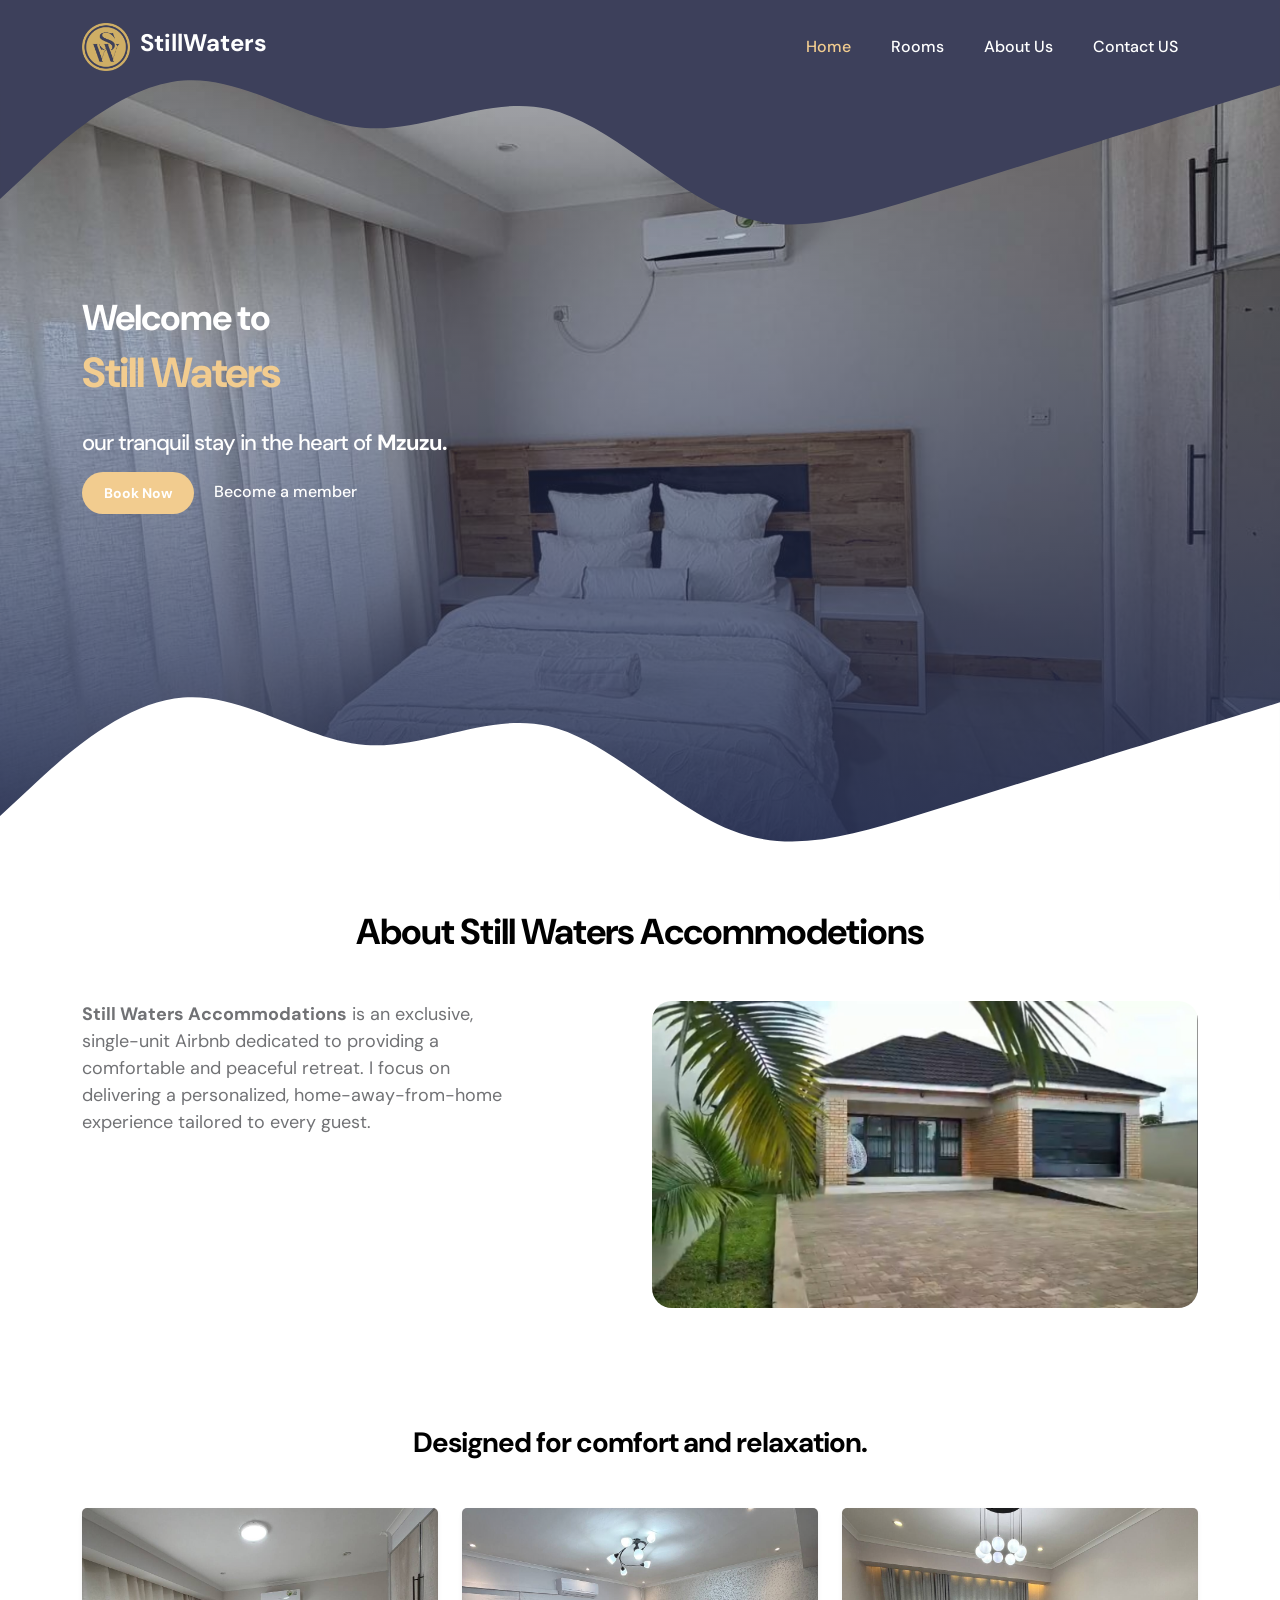
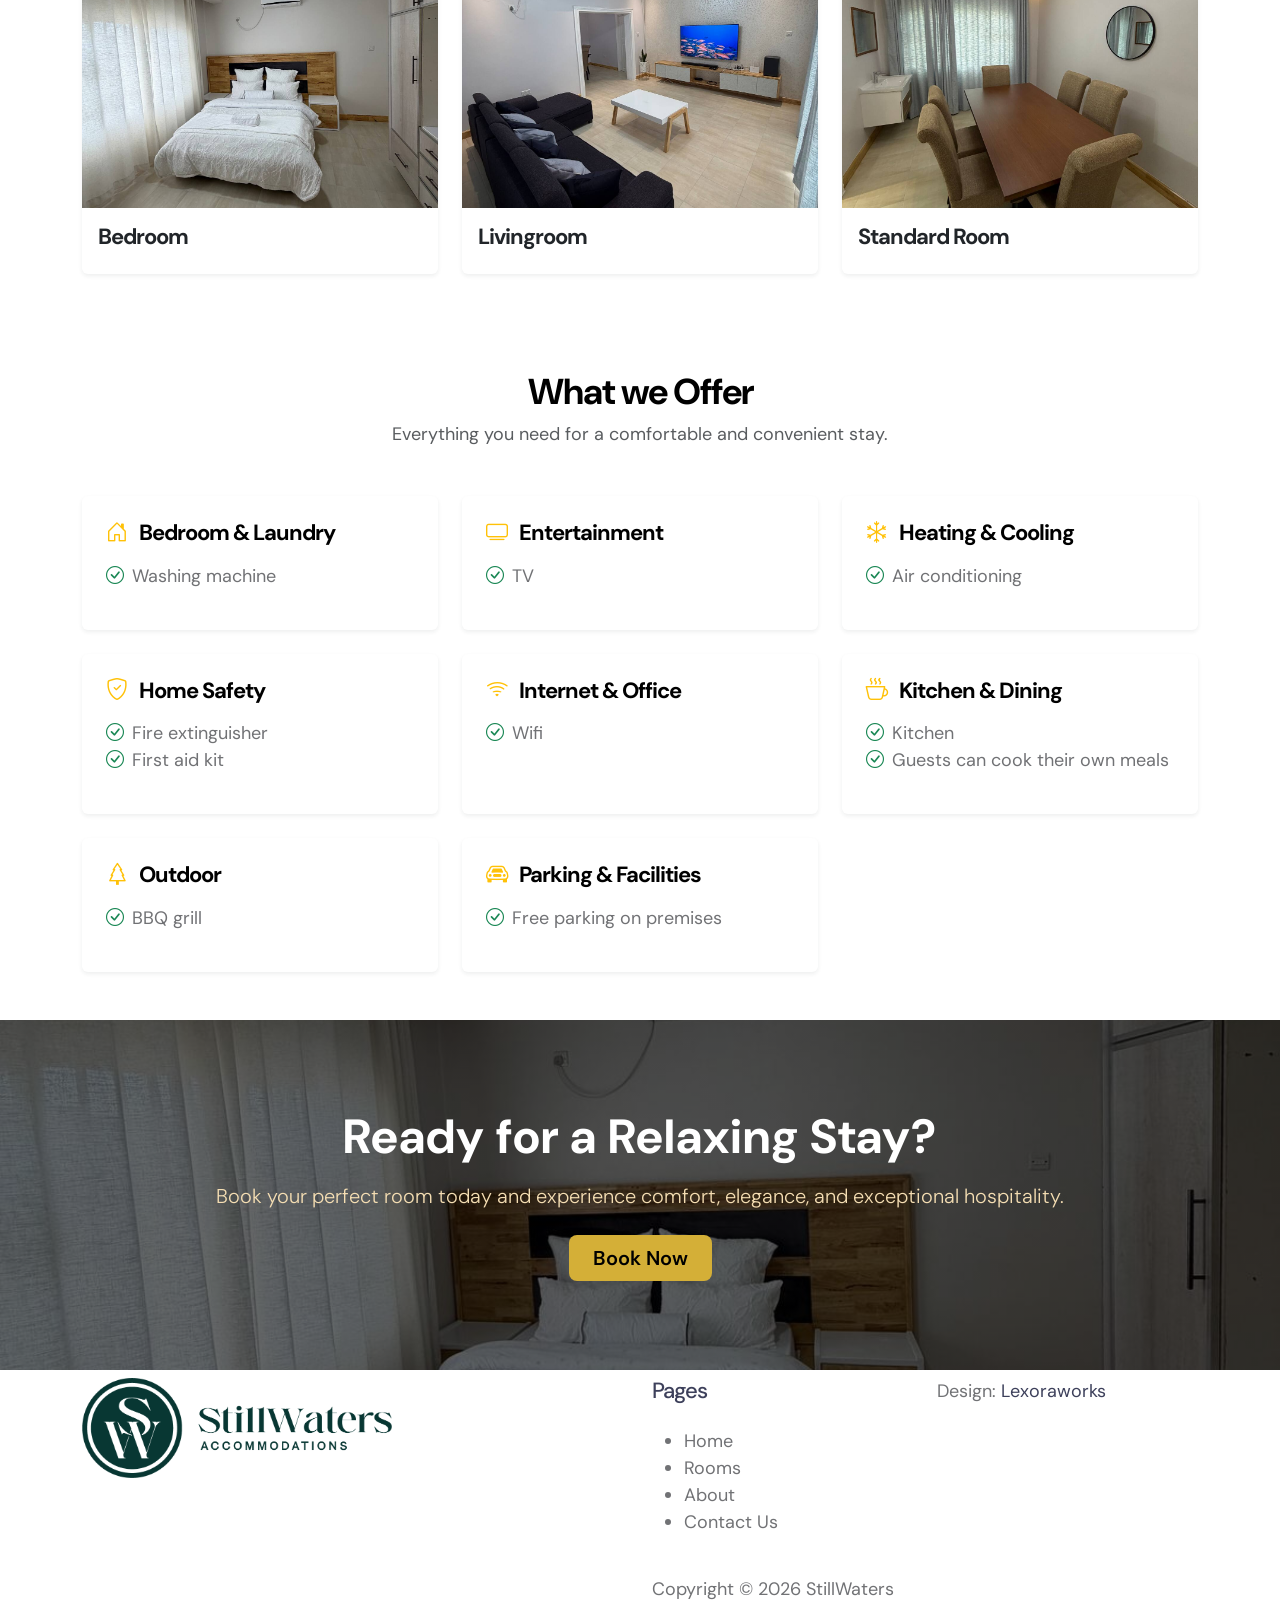
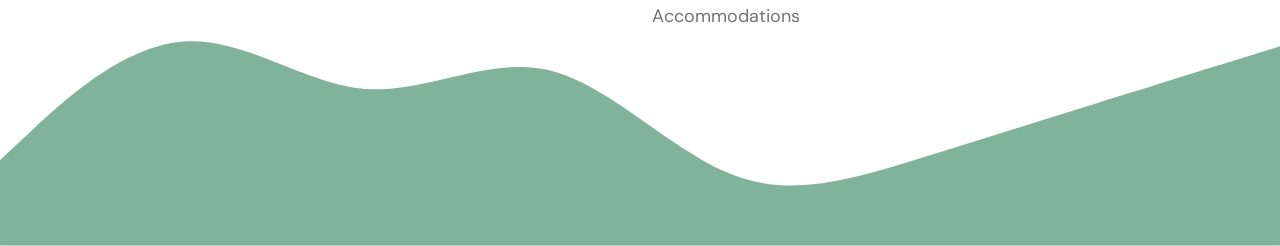
==== index.html @ 7db66207 "initial stillwaters" ====
<!doctype html>
<html lang="en">
    <head>
        <meta charset="utf-8">
        <meta name="viewport" content="width=device-width, initial-scale=1">

        <meta name="description" content="">
        <meta name="author" content="">

        <title>StillWaters</title>

        <!-- CSS FILES -->                
        <link rel="preconnect" href="https://fonts.googleapis.com">

        <link rel="preconnect" href="https://fonts.gstatic.com" crossorigin>

        <link href="https://fonts.googleapis.com/css2?family=DM+Sans:ital,wght@0,400;0,500;0,700;1,400&display=swap" rel="stylesheet">

        <link href="css/bootstrap.min.css" rel="stylesheet">

        <link href="css/bootstrap-icons.css" rel="stylesheet">

        <link href="css/templatemo-tiya-golf-club.css" rel="stylesheet">
        

    </head>

    <body>

        <main>

            <nav class="navbar navbar-expand-lg">                
                <div class="container">
                    <a class="navbar-brand d-flex align-items-center" href="index.html">
                        <img src="/images/logo/Logo Icon copy.png" class="navbar-brand-image img-fluid" alt="Still Water">
                        <span class="navbar-brand-text">
                            StillWaters
                        </span>
                    </a>

                    <div class="d-lg-none ms-auto me-3">
                        <a class="btn custom-btn custom-border-btn" data-bs-toggle="offcanvas" href="#offcanvasExample" role="button" aria-controls="offcanvasExample">Member Login</a>
                    </div>
    
                    <button class="navbar-toggler" type="button" data-bs-toggle="collapse" data-bs-target="#navbarNav" aria-controls="navbarNav" aria-expanded="false" aria-label="Toggle navigation">
                        <span class="navbar-toggler-icon"></span>
                    </button>
    
                    <div class="collapse navbar-collapse" id="navbarNav">
                        <ul class="navbar-nav ms-lg-auto">
                            <li class="nav-item">
                                <a class="nav-link click-scroll" href="#section_1">Home</a>
                            </li>
                              <li>
                <a href="/rooms.html" class="nav-link click-scroll">Rooms</a>
              </li>
    
                            <li class="nav-item">
                                <a class="nav-link" href="/aboutUs.html">About Us</a>
                            </li>

                            <li class="nav-item">
                                <a class="nav-link " href="/contact.html">Contact US</a>
                            </li>

                           

                            
                        </ul>

                        <!-- <div class="d-none d-lg-block ms-lg-3">
                            <a class="btn custom-btn custom-border-btn" data-bs-toggle="offcanvas" href="#offcanvasExample" role="button" aria-controls="offcanvasExample">Member Login</a>
                        </div> -->
                    </div>
                </div>
            </nav>

            <div class="offcanvas offcanvas-end" data-bs-scroll="true" tabindex="-1" id="offcanvasExample" aria-labelledby="offcanvasExampleLabel">                
                <div class="offcanvas-header">
                    <h5 class="offcanvas-title" id="offcanvasExampleLabel">Member Login</h5>
                    
                    <button type="button" class="btn-close" data-bs-dismiss="offcanvas" aria-label="Close"></button>
                </div>
                
                <div class="offcanvas-body d-flex flex-column">
                    <form class="custom-form member-login-form" action="#" method="post" role="form">

                        <div class="member-login-form-body">
                            <div class="mb-4">
                                <label class="form-label mb-2" for="member-login-number">Membership No.</label>

                                <input type="text" name="member-login-number" id="member-login-number" class="form-control" placeholder="11002560" required>
                            </div>

                            <div class="mb-4">
                                <label class="form-label mb-2" for="member-login-password">Password</label>

                                <input type="password" name="member-login-password" id="member-login-password" pattern="[0-9a-zA-Z]{4,10}" class="form-control" placeholder="Password" required="">
                            </div>

                            <div class="form-check mb-4">
                                <input class="form-check-input" type="checkbox" value="" id="flexCheckDefault">
                              
                                <label class="form-check-label" for="flexCheckDefault">
                                    Remember me
                                </label>
                            </div>

                            <div class="col-lg-5 col-md-7 col-8 mx-auto">
                                <button type="submit" class="form-control">Login</button>
                            </div>

                            <div class="text-center my-4">
                                <a href="#">Forgotten password?</a>
                            </div>
                        </div>
                    </form>

                    <div class="mt-auto mb-5">
                        <p>
                            <strong class="text-white me-3">Any Questions?</strong>

                            <a href="tel: 010-020-0340" class="contact-link">
                            	010-020-0340
                            </a>
                        </p>
                    </div>
                </div>

                <svg xmlns="http://www.w3.org/2000/svg" viewBox="0 0 1440 320"><path fill="#3D405B" fill-opacity="1" d="M0,224L34.3,192C68.6,160,137,96,206,90.7C274.3,85,343,139,411,144C480,149,549,107,617,122.7C685.7,139,754,213,823,240C891.4,267,960,245,1029,224C1097.1,203,1166,181,1234,160C1302.9,139,1371,117,1406,106.7L1440,96L1440,320L1405.7,320C1371.4,320,1303,320,1234,320C1165.7,320,1097,320,1029,320C960,320,891,320,823,320C754.3,320,686,320,617,320C548.6,320,480,320,411,320C342.9,320,274,320,206,320C137.1,320,69,320,34,320L0,320Z"></path></svg>
            </div>
            

            <section class="hero-section d-flex justify-content-center align-items-center" id="section_1">

                <div class="section-overlay"></div>

                <svg xmlns="http://www.w3.org/2000/svg" viewBox="0 0 1440 320"><path fill="#3D405B" fill-opacity="1" d="M0,224L34.3,192C68.6,160,137,96,206,90.7C274.3,85,343,139,411,144C480,149,549,107,617,122.7C685.7,139,754,213,823,240C891.4,267,960,245,1029,224C1097.1,203,1166,181,1234,160C1302.9,139,1371,117,1406,106.7L1440,96L1440,0L1405.7,0C1371.4,0,1303,0,1234,0C1165.7,0,1097,0,1029,0C960,0,891,0,823,0C754.3,0,686,0,617,0C548.6,0,480,0,411,0C342.9,0,274,0,206,0C137.1,0,69,0,34,0L0,0Z"></path></svg>

                <div class="container">
                    <div class="row">

                        <div class="col-lg-6 col-12 mb-5 mb-lg-0">
                            <h2 class="text-white">Welcome to  </h2>

                            <h1 class="cd-headline rotate-1 text-white mb-4 pb-2">
                                <span class="cd-words-wrapper">
                                    <b class="is-visible">Still Waters</b>
                                   
                                </span>
                                 <h5 class="text-white">our tranquil stay in the heart of <strong> Mzuzu.</strong>
                                    </p>
                            </h1>
                            
                            <div class="custom-btn-group">
                                <a href="#section_2" class="btn custom-btn smoothscroll me-3">Book Now</a>

                                <a href="#section_3" class="link smoothscroll">Become a member</a>
                            </div>
                        </div>

                        <div class="col-lg-6 col-12">
                            <div class="ratio ratio-16x9">
                                <video autoplay muted loop>
                                    <source src="images/video/WhatsApp Video 2026-02-24 at 8.11.41 AM.mp4" type="video/mp4">
                                
                            </div>
                        </div>

                    </div>
                </div>

                <svg xmlns="http://www.w3.org/2000/svg" viewBox="0 0 1440 320"><path fill="#ffffff" fill-opacity="1" d="M0,224L34.3,192C68.6,160,137,96,206,90.7C274.3,85,343,139,411,144C480,149,549,107,617,122.7C685.7,139,754,213,823,240C891.4,267,960,245,1029,224C1097.1,203,1166,181,1234,160C1302.9,139,1371,117,1406,106.7L1440,96L1440,320L1405.7,320C1371.4,320,1303,320,1234,320C1165.7,320,1097,320,1029,320C960,320,891,320,823,320C754.3,320,686,320,617,320C548.6,320,480,320,411,320C342.9,320,274,320,206,320C137.1,320,69,320,34,320L0,320Z"></path></svg>
            </section>


            <section class="about-section section-padding">
                <div class="container"> 
                    <div class="row">

                        <div class="col-lg-12 col-12 text-center">
                            <h2 class="mb-lg-5 mb-4">About Still Waters Accommodetions</h2>
                        </div>

                        <div class="col-lg-5 col-12 me-auto mb-4 mb-lg-0">

                            <p><strong>Still Waters Accommodations</strong>  is an exclusive, single-unit Airbnb dedicated to providing a comfortable and peaceful retreat. I focus on delivering a personalized, home-away-from-home experience tailored to every guest.
</p>
                        </div>

                        <div class="col-lg-6 col-md-6 col-12 mb-4 mb-lg-0 mb-md-0">
                            <div class="member-block">
                                <div class="member-block-image-wrap">
                                    <img src="/images/outside2.jpg" class="member-block-image img-fluid" alt="">

                                    
                                </div>

                               
                            </div>
                        </div>

                       

                    </div>
                </div>
            </section>

<!-- Featured Properties Section -->
<section class="container py-5">
    <div class="text-center mb-5">
        <h3 class="fw-bold">Designed for comfort and relaxation.</h3>
    </div>

    <div class="row g-4">

        <!-- Property 1 -->
        <div class="col-md-6 col-lg-4">
            <div class="card border-0 shadow-sm h-100 property-card">
                <img src="/images/bedroom2.jpeg" 
                     class="card-img-top" alt="Luxury Room">
                <div class="card-body">
                    <h5 class="card-title fw-bold">Bedroom</h5>
                    

                    <!-- Amenities -->
                    <!-- <div class="mb-3 text-muted small">
                        <i class="bi bi-wifi me-2"></i>
                        <i class="bi bi-tv me-2"></i>
                        <i class="bi bi-snow"></i>
                    </div> -->

                   
                </div>
            </div>
        </div>

        <!-- Property 2 -->
        <div class="col-md-6 col-lg-4">
            <div class="card border-0 shadow-sm h-100 property-card">
                <img src="/images/livingroom.jpeg" 
                     class="card-img-top" alt="Deluxe Room">
                <div class="card-body">
                    <h5 class="card-title fw-bold">Livingroom</h5>
               
                   

                  

                   
                </div>
            </div>
        </div>

        <!-- Property 3 -->
        <div class="col-md-6 col-lg-4">
            <div class="card border-0 shadow-sm h-100 property-card">
                <img src="/images/dining.jpeg" 
                     class="card-img-top" alt="Standard Room">
                <div class="card-body">
                    <h5 class="card-title fw-bold">Standard Room</h5>
                   

                    

                   
                </div>
            </div>
        </div>

    </div>
</section>
<!-- What This Place Offers Section -->
<section class="container py-5">
    <div class="text-center mb-5">
        <h2 class="fw-bold">What we Offer</h2>
        <p class="text-muted">Everything you need for a comfortable and convenient stay.</p>
    </div>

    <div class="row g-4">

        <!-- Bedroom & Laundry -->
        <div class="col-md-6 col-lg-4">
            <div class="offer-box p-4 h-100 shadow-sm rounded">
                <h5 class="fw-bold mb-3">
                    <i class="bi bi-house-door me-2 text-warning"></i>
                    Bedroom & Laundry
                </h5>
                <ul class="list-unstyled text-muted">
                    <li><i class="bi bi-check-circle me-2 text-success"></i>Washing machine</li>
                </ul>
            </div>
        </div>

        <!-- Entertainment -->
        <div class="col-md-6 col-lg-4">
            <div class="offer-box p-4 h-100 shadow-sm rounded">
                <h5 class="fw-bold mb-3">
                    <i class="bi bi-tv me-2 text-warning"></i>
                    Entertainment
                </h5>
                <ul class="list-unstyled text-muted">
                    <li><i class="bi bi-check-circle me-2 text-success"></i>TV</li>
                </ul>
            </div>
        </div>

        <!-- Heating & Cooling -->
        <div class="col-md-6 col-lg-4">
            <div class="offer-box p-4 h-100 shadow-sm rounded">
                <h5 class="fw-bold mb-3">
                    <i class="bi bi-snow me-2 text-warning"></i>
                    Heating & Cooling
                </h5>
                <ul class="list-unstyled text-muted">
                    <li><i class="bi bi-check-circle me-2 text-success"></i>Air conditioning</li>
                </ul>
            </div>
        </div>

        <!-- Home Safety -->
        <div class="col-md-6 col-lg-4">
            <div class="offer-box p-4 h-100 shadow-sm rounded">
                <h5 class="fw-bold mb-3">
                    <i class="bi bi-shield-check me-2 text-warning"></i>
                    Home Safety
                </h5>
                <ul class="list-unstyled text-muted">
                    <li><i class="bi bi-check-circle me-2 text-success"></i>Fire extinguisher</li>
                    <li><i class="bi bi-check-circle me-2 text-success"></i>First aid kit</li>
                </ul>
            </div>
        </div>

        <!-- Internet & Office -->
        <div class="col-md-6 col-lg-4">
            <div class="offer-box p-4 h-100 shadow-sm rounded">
                <h5 class="fw-bold mb-3">
                    <i class="bi bi-wifi me-2 text-warning"></i>
                    Internet & Office
                </h5>
                <ul class="list-unstyled text-muted">
                    <li><i class="bi bi-check-circle me-2 text-success"></i>Wifi</li>
                </ul>
            </div>
        </div>

        <!-- Kitchen & Dining -->
        <div class="col-md-6 col-lg-4">
            <div class="offer-box p-4 h-100 shadow-sm rounded">
                <h5 class="fw-bold mb-3">
                    <i class="bi bi-cup-hot me-2 text-warning"></i>
                    Kitchen & Dining
                </h5>
                <ul class="list-unstyled text-muted">
                    <li><i class="bi bi-check-circle me-2 text-success"></i>Kitchen</li>
                    <li><i class="bi bi-check-circle me-2 text-success"></i>Guests can cook their own meals</li>
                </ul>
            </div>
        </div>

        <!-- Outdoor -->
        <div class="col-md-6 col-lg-4">
            <div class="offer-box p-4 h-100 shadow-sm rounded">
                <h5 class="fw-bold mb-3">
                    <i class="bi bi-tree me-2 text-warning"></i>
                    Outdoor
                </h5>
                <ul class="list-unstyled text-muted">
                    <li><i class="bi bi-check-circle me-2 text-success"></i>BBQ grill</li>
                </ul>
            </div>
        </div>

        <!-- Parking -->
        <div class="col-md-6 col-lg-4">
            <div class="offer-box p-4 h-100 shadow-sm rounded">
                <h5 class="fw-bold mb-3">
                    <i class="bi bi-car-front me-2 text-warning"></i>
                    Parking & Facilities
                </h5>
                <ul class="list-unstyled text-muted">
                    <li><i class="bi bi-check-circle me-2 text-success"></i>Free parking on premises</li>
                </ul>
            </div>
        </div>

    </div>
</section>




 <!-- Call To Action Section -->
    <section class="cta-section text-white text-center d-flex align-items-center">
    <div class="container">
        <h2 class="fw-bold display-5 mb-3">
            Ready for a Relaxing Stay?
        </h2>
        <p class="lead mb-4">
            Book your perfect room today and experience comfort, elegance, and exceptional hospitality.
        </p>

        <div class="d-flex justify-content-center gap-3 flex-wrap">
            <a href="#" class="btn btn-warning btn-lg px-4 fw-semibold">
                Book Now
            </a>
            
        </div>
    </div>
    </section>



           

          

          
        </main>

        <footer class="site-footer">
            <div class="container mt-2">
                <div class="row">

                    <div class="col-lg-6 col-12 me-auto mb-5 mb-lg-0">
                        <a class="navbar-brand d-flex align-items-center" href="index.html">
                            <img src="/images/logo/Primary Logo.png"  alt="" style="height: 100px;">
                            
                        </a>
                    </div>

                    <div class="col-lg-3 col-12">
                        <h5 class="site-footer-title mb-4">Pages</h5>
<ul>
   <li>
                <a href="index.html" class="nav-link click-scroll">Home</a>
              </li>
              <li>
                <a href="/rooms.html" class="nav-link click-scroll">Rooms</a>
              </li>
              <li>
                <a href="/aboutUs.html" class="nav-link click-scroll">About</a>
              </li>
              <li>
                <a href="contact.html" class="nav-link click-scroll"
                  >Contact Us</a
                >
              </li>
  
</ul>
                        

                       
                        <br>
                        <p class="copyright-text">Copyright © 2026 StillWaters Accommodations</p>
                    </div>

                        <div class="col-lg-3 col-12 ms-auto">
                            <!-- <ul class="social-icon mt-lg-5 mt-3 mb-4">
                                <li class="social-icon-item">
                                    <a href="#" class="social-icon-link bi-instagram"></a>
                                </li>

                                <li class="social-icon-item">
                                    <a href="#" class="social-icon-link bi-twitter"></a>
                                </li>

                                <li class="social-icon-item">
                                    <a href="#" class="social-icon-link bi-whatsapp"></a>
                                </li>
                            </ul> -->
                            <p class="copyright-text">Design: <a href="https://lexoraworks.com/" target="_blank">Lexoraworks</a></p>
                            
                        </div>

                </div>
            </div>

            <svg xmlns="http://www.w3.org/2000/svg" viewBox="0 0 1440 320"><path fill="#81B29A" fill-opacity="1" d="M0,224L34.3,192C68.6,160,137,96,206,90.7C274.3,85,343,139,411,144C480,149,549,107,617,122.7C685.7,139,754,213,823,240C891.4,267,960,245,1029,224C1097.1,203,1166,181,1234,160C1302.9,139,1371,117,1406,106.7L1440,96L1440,320L1405.7,320C1371.4,320,1303,320,1234,320C1165.7,320,1097,320,1029,320C960,320,891,320,823,320C754.3,320,686,320,617,320C548.6,320,480,320,411,320C342.9,320,274,320,206,320C137.1,320,69,320,34,320L0,320Z"></path></svg>
        </footer>


        <!-- JAVASCRIPT FILES -->
        <script src="js/jquery.min.js"></script>
        <script src="js/bootstrap.bundle.min.js"></script>
        <script src="js/jquery.sticky.js"></script>
        <script src="js/click-scroll.js"></script>
        <script src="js/animated-headline.js"></script>
        <script src="js/modernizr.js"></script>
        <script src="js/custom.js"></script>

    </body>
</html>
---- css/templatemo-tiya-golf-club.css ----
/*

TemplateMo 587 Tiya Golf Club

https://templatemo.com/tm-587-tiya-golf-club

*/

/*---------------------------------------
  CUSTOM PROPERTIES ( VARIABLES )             
-----------------------------------------*/
:root {
  --white-color: #ffffff;
  --primary-color: #81b29a;
  --secondary-color: #3d405b;
  --section-bg-color: #f4f1de;
  --custom-btn-bg-color: #f2cc8f;
  --custom-btn-bg-hover-color: #e07a5f;
  --dark-color: #000000;
  --p-color: #717275;
  --link-hover-color: #f2cc8f;

  --body-font-family: "DM Sans", sans-serif;

  --h1-font-size: 42px;
  --h2-font-size: 36px;
  --h3-font-size: 28px;
  --h4-font-size: 24px;
  --h5-font-size: 22px;
  --h6-font-size: 20px;
  --p-font-size: 18px;
  --menu-font-size: 16px;
  --btn-font-size: 14px;

  --border-radius-large: 100px;
  --border-radius-medium: 20px;
  --border-radius-small: 10px;

  --font-weight-normal: 400;
  --font-weight-medium: 500;
  --font-weight-bold: 700;
}

body {
  background-color: var(--white-color);
  font-family: var(--body-font-family);
}

/*---------------------------------------
  TYPOGRAPHY               
-----------------------------------------*/

h2,
h3,
h4,
h5,
h6 {
  color: var(--dark-color);
}

h1,
h2,
h3,
h4,
h5,
h6 {
  font-weight: var(--font-weight-medium);
  letter-spacing: -1px;
}

h1 {
  font-size: var(--h1-font-size);
  font-weight: var(--font-weight-bold);
}

h2 {
  font-size: var(--h2-font-size);
  font-weight: var(--font-weight-bold);
}

h3 {
  font-size: var(--h3-font-size);
}

h4 {
  font-size: var(--h4-font-size);
}

h5 {
  font-size: var(--h5-font-size);
}

h6 {
  font-size: var(--h6-font-size);
}

p {
  color: var(--p-color);
  font-size: var(--p-font-size);
  font-weight: var(--font-weight-normal);
}

ul li {
  color: var(--p-color);
  font-size: var(--p-font-size);
  font-weight: var(--font-weight-normal);
}

a,
button {
  touch-action: manipulation;
  transition: all 0.3s;
}

a {
  display: inline-block;
  color: var(--secondary-color);
  text-decoration: none;
}

a:hover {
  color: var(--link-hover-color);
}

b,
strong {
  font-weight: var(--font-weight-bold);
}

/*---------------------------------------
  SECTION               
-----------------------------------------*/
.section-bg {
  background-color: var(--section-bg-color);
}

.section-padding {
  padding-top: 100px;
  padding-bottom: 100px;
}

.section-overlay {
  content: "";
  background: rgba(0, 0, 0, 0)
    linear-gradient(rgba(39, 48, 83, 0.01) 0%, rgb(39, 48, 83) 100%) repeat
    scroll 0% 0%;
  position: absolute;
  top: 0;
  right: 0;
  bottom: 0;
  left: 0;
}

::selection {
  background-color: var(--primary-color);
  color: var(--white-color);
}

/*---------------------------------------
  ANIMATED HEADLINE               
-----------------------------------------*/
.cd-words-wrapper {
  display: inline-block;
  position: relative;
  text-align: left;
}

.cd-words-wrapper b {
  color: var(--link-hover-color);
  display: inline-block;
  position: absolute;
  white-space: nowrap;
  left: 0;
  top: 0;
}

.cd-words-wrapper b.is-visible {
  position: relative;
}

.no-js .cd-words-wrapper b {
  opacity: 0;
}

.no-js .cd-words-wrapper b.is-visible {
  opacity: 1;
}

.cd-headline.rotate-1 .cd-words-wrapper {
  -webkit-perspective: 300px;
  -moz-perspective: 300px;
  perspective: 300px;
}
.cd-headline.rotate-1 b {
  opacity: 0;
  -webkit-transform-origin: 50% 100%;
  -moz-transform-origin: 50% 100%;
  -ms-transform-origin: 50% 100%;
  -o-transform-origin: 50% 100%;
  transform-origin: 50% 100%;
  -webkit-transform: rotateX(180deg);
  -moz-transform: rotateX(180deg);
  -ms-transform: rotateX(180deg);
  -o-transform: rotateX(180deg);
  transform: rotateX(180deg);
}
.cd-headline.rotate-1 b.is-visible {
  opacity: 1;
  -webkit-transform: rotateX(0deg);
  -moz-transform: rotateX(0deg);
  -ms-transform: rotateX(0deg);
  -o-transform: rotateX(0deg);
  transform: rotateX(0deg);
  -webkit-animation: cd-rotate-1-in 1.2s;
  -moz-animation: cd-rotate-1-in 1.2s;
  animation: cd-rotate-1-in 1.2s;
}
.cd-headline.rotate-1 b.is-hidden {
  -webkit-transform: rotateX(180deg);
  -moz-transform: rotateX(180deg);
  -ms-transform: rotateX(180deg);
  -o-transform: rotateX(180deg);
  transform: rotateX(180deg);
  -webkit-animation: cd-rotate-1-out 1.2s;
  -moz-animation: cd-rotate-1-out 1.2s;
  animation: cd-rotate-1-out 1.2s;
}

@-webkit-keyframes cd-rotate-1-in {
  0% {
    -webkit-transform: rotateX(180deg);
    opacity: 0;
  }
  35% {
    -webkit-transform: rotateX(120deg);
    opacity: 0;
  }
  65% {
    opacity: 0;
  }
  100% {
    -webkit-transform: rotateX(360deg);
    opacity: 1;
  }
}
@-moz-keyframes cd-rotate-1-in {
  0% {
    -moz-transform: rotateX(180deg);
    opacity: 0;
  }
  35% {
    -moz-transform: rotateX(120deg);
    opacity: 0;
  }
  65% {
    opacity: 0;
  }
  100% {
    -moz-transform: rotateX(360deg);
    opacity: 1;
  }
}
@keyframes cd-rotate-1-in {
  0% {
    -webkit-transform: rotateX(180deg);
    -moz-transform: rotateX(180deg);
    -ms-transform: rotateX(180deg);
    -o-transform: rotateX(180deg);
    transform: rotateX(180deg);
    opacity: 0;
  }
  35% {
    -webkit-transform: rotateX(120deg);
    -moz-transform: rotateX(120deg);
    -ms-transform: rotateX(120deg);
    -o-transform: rotateX(120deg);
    transform: rotateX(120deg);
    opacity: 0;
  }
  65% {
    opacity: 0;
  }
  100% {
    -webkit-transform: rotateX(360deg);
    -moz-transform: rotateX(360deg);
    -ms-transform: rotateX(360deg);
    -o-transform: rotateX(360deg);
    transform: rotateX(360deg);
    opacity: 1;
  }
}
@-webkit-keyframes cd-rotate-1-out {
  0% {
    -webkit-transform: rotateX(0deg);
    opacity: 1;
  }
  35% {
    -webkit-transform: rotateX(-40deg);
    opacity: 1;
  }
  65% {
    opacity: 0;
  }
  100% {
    -webkit-transform: rotateX(180deg);
    opacity: 0;
  }
}
@-moz-keyframes cd-rotate-1-out {
  0% {
    -moz-transform: rotateX(0deg);
    opacity: 1;
  }
  35% {
    -moz-transform: rotateX(-40deg);
    opacity: 1;
  }
  65% {
    opacity: 0;
  }
  100% {
    -moz-transform: rotateX(180deg);
    opacity: 0;
  }
}
@keyframes cd-rotate-1-out {
  0% {
    -webkit-transform: rotateX(0deg);
    -moz-transform: rotateX(0deg);
    -ms-transform: rotateX(0deg);
    -o-transform: rotateX(0deg);
    transform: rotateX(0deg);
    opacity: 1;
  }
  35% {
    -webkit-transform: rotateX(-40deg);
    -moz-transform: rotateX(-40deg);
    -ms-transform: rotateX(-40deg);
    -o-transform: rotateX(-40deg);
    transform: rotateX(-40deg);
    opacity: 1;
  }
  65% {
    opacity: 0;
  }
  100% {
    -webkit-transform: rotateX(180deg);
    -moz-transform: rotateX(180deg);
    -ms-transform: rotateX(180deg);
    -o-transform: rotateX(180deg);
    transform: rotateX(180deg);
    opacity: 0;
  }
}

/*---------------------------------------
  CUSTOM BUTTON               
-----------------------------------------*/
.custom-btn {
  background: var(--custom-btn-bg-color);
  border: 2px solid transparent;
  border-radius: var(--border-radius-large);
  color: var(--white-color);
  font-size: var(--btn-font-size);
  font-weight: var(--font-weight-bold);
  line-height: normal;
  transition: all 0.3s;
  padding: 10px 20px;
}

.custom-btn:hover {
  background: var(--custom-btn-bg-hover-color);
  color: var(--white-color);
}

.custom-border-btn {
  background: transparent;
  border: 2px solid var(--custom-btn-bg-color);
  color: var(--custom-btn-bg-color);
}

.custom-border-btn:hover {
  background: var(--custom-btn-bg-color);
  border-color: transparent;
  color: var(--white-color);
}

.custom-btn-bg-white {
  border-color: var(--white-color);
  color: var(--white-color);
}

.custom-btn-group .link {
  color: var(--white-color);
  font-weight: var(--font-weight-medium);
}

.custom-btn-group .link:hover {
  color: var(--link-hover-color);
}

/*---------------------------------------
  NAVIGATION BAR & OFFCANVAS              
-----------------------------------------*/
.offcanvas {
  background-color: var(--primary-color);
  padding: 30px;
}

.offcanvas.offcanvas-end {
  border-left: 0;
}

.offcanvas-header .btn-close {
  transition: all 0.3s;
}

.offcanvas-header .btn-close:hover {
  transform: rotate(180deg);
}

.offcanvas svg {
  position: absolute;
  bottom: 0;
  right: 0;
  left: 0;
}

.sticky-wrapper {
  position: absolute;
  top: 0;
  right: 0;
  left: 0;
}

.sticky-wrapper.is-sticky .navbar {
  background-color: rgb(61 64 91);
}

.navbar {
  background: transparent;
  z-index: 99;
  padding-top: 15px;
  padding-bottom: 15px;
}

.navbar-brand,
.navbar-brand:hover {
  font-size: var(--h4-font-size);
  font-weight: var(--font-weight-bold);
  display: block;
  color: var(--dark-color);
  max-width: 48px;
}

.navbar .navbar-brand,
.navbar .navbar-brand:hover {
  color: var(--white-color);
}

.navbar .navbar-brand-image {
  /* filter: brightness(0) invert(1); */
}

.navbar-brand-image {
  width: 48px;
  height: 48px;
}

.navbar-brand-text {
  line-height: normal;
  margin-left: 10px;
  position: relative;
  bottom: 5px;
}

.navbar-brand-text small {
  display: block;
  font-size: 10px;
  line-height: 1;
  text-transform: uppercase;
}

.navbar-expand-lg .navbar-nav .nav-link {
  border-radius: var(--border-radius-large);
  margin: 10px;
  padding: 10px;
}

.navbar-nav .nav-link {
  display: inline-block;
  color: var(--white-color);
  font-size: var(--menu-font-size);
  font-weight: var(--font-weight-medium);
  padding-top: 15px;
  padding-bottom: 15px;
}

.navbar-nav .nav-link.active,
.navbar-nav .nav-link:hover {
  color: var(--link-hover-color);
}

.navbar .dropdown-menu {
  background: var(--white-color);
  box-shadow: 0 1rem 3rem rgba(0, 0, 0, 0.175);
  border: 0;
  display: inherit;
  opacity: 0;
  min-width: 9rem;
  margin-top: 20px;
  padding: 13px 0 10px 0;
  transition: all 0.3s;
  pointer-events: none;
}

.navbar .dropdown-menu::before {
  content: "";
  width: 0;
  height: 0;
  border-left: 20px solid transparent;
  border-right: 20px solid transparent;
  border-bottom: 15px solid var(--white-color);
  position: absolute;
  top: -10px;
  left: 10px;
}

.navbar .dropdown-item {
  display: inline-block;
  color: var(--p-color);
  font-size: var(--menu-font-size);
  font-weight: var(--font-weight-medium);
  position: relative;
}

.navbar .dropdown-item.active,
.navbar .dropdown-item:active,
.navbar .dropdown-item:focus,
.navbar .dropdown-item:hover {
  background: transparent;
  color: var(--link-hover-color);
}

.navbar .dropdown-toggle::after {
  content: "\f282";
  display: inline-block;
  font-family: bootstrap-icons !important;
  font-size: var(--copyright-font-size);
  font-style: normal;
  font-weight: normal !important;
  font-variant: normal;
  text-transform: none;
  line-height: 1;
  vertical-align: -0.125em;
  -webkit-font-smoothing: antialiased;
  -moz-osx-font-smoothing: grayscale;
  position: relative;
  left: 2px;
  border: 0;
}

@media screen and (min-width: 992px) {
  .navbar .dropdown:hover .dropdown-menu {
    opacity: 1;
    margin-top: 0;
    pointer-events: auto;
  }
}

.navbar-toggler {
  border: 0;
  padding: 0;
  cursor: pointer;
  margin: 0;
  width: 30px;
  height: 35px;
  outline: none;
}

.navbar-toggler:focus {
  outline: none;
  box-shadow: none;
}

.navbar-toggler[aria-expanded="true"] .navbar-toggler-icon {
  background: transparent;
}

.navbar-toggler[aria-expanded="true"] .navbar-toggler-icon:before,
.navbar-toggler[aria-expanded="true"] .navbar-toggler-icon:after {
  transition:
    top 300ms 50ms ease,
    -webkit-transform 300ms 350ms ease;
  transition:
    top 300ms 50ms ease,
    transform 300ms 350ms ease;
  transition:
    top 300ms 50ms ease,
    transform 300ms 350ms ease,
    -webkit-transform 300ms 350ms ease;
  top: 0;
}

.navbar-toggler[aria-expanded="true"] .navbar-toggler-icon:before {
  transform: rotate(45deg);
}

.navbar-toggler[aria-expanded="true"] .navbar-toggler-icon:after {
  transform: rotate(-45deg);
}

.navbar-toggler .navbar-toggler-icon {
  background: var(--white-color);
  transition: background 10ms 300ms ease;
  display: block;
  width: 30px;
  height: 2px;
  position: relative;
}

.navbar-toggler .navbar-toggler-icon:before,
.navbar-toggler .navbar-toggler-icon:after {
  transition:
    top 300ms 350ms ease,
    -webkit-transform 300ms 50ms ease;
  transition:
    top 300ms 350ms ease,
    transform 300ms 50ms ease;
  transition:
    top 300ms 350ms ease,
    transform 300ms 50ms ease,
    -webkit-transform 300ms 50ms ease;
  position: absolute;
  right: 0;
  left: 0;
  background: var(--white-color);
  width: 30px;
  height: 2px;
  content: "";
}

.navbar-toggler .navbar-toggler-icon::before {
  top: -8px;
}

.navbar-toggler .navbar-toggler-icon::after {
  top: 8px;
}

/*---------------------------------------
  HERO        
-----------------------------------------*/
.hero-section {
  background-image: url("../images/bedroom2.jpeg");
  background-repeat: no-repeat;
  background-size: cover;
  background-position: center;
  position: relative;
  padding-top: 100px;
  padding-bottom: 100px;
  height: 100vh;
  min-height: 670px;
  margin-bottom: -90px;
}

.hero-50 {
  height: auto;
  min-height: 540px;
  margin-bottom: -100px;
}

.hero-50 .container + svg {
  transform: rotate(180deg);
}

.hero-section .ratio {
  border-radius: var(--border-radius-medium);
  overflow: hidden;
}

.hero-section svg {
  position: absolute;
  right: 0;
  left: 0;
}

.hero-section > svg {
  top: 0;
}

.hero-section .container + svg {
  top: auto;
  bottom: -1px;
}

.hero-section .row {
  position: relative;
  z-index: 22;
}

/*---------------------------------------
  BACKGROUND IMAGE SECTION        
-----------------------------------------*/
.section-bg-image {
  background-image: url("../images/frederik-rosar-NDSZcCfnsbY-unsplash.jpg");
  background-repeat: no-repeat;
  background-size: cover;
  background-position: center;
  position: relative;
  margin-bottom: -70px;
}

.section-bg-image .container + svg {
  transform: rotate(180deg);
  position: relative;
  bottom: -1px;
}

.section-bg-image-block {
  backdrop-filter: blur(5px) saturate(180%);
  -webkit-backdrop-filter: blur(5px) saturate(180%);
  background-color: rgba(255, 255, 255, 0.75);
  border-radius: var(--border-radius-medium);
  border: 1px solid rgba(209, 213, 219, 0.3);
  border-radius: var(--border-radius-medium);
  padding: 50px;
}

.section-bg-image-block .input-group {
  background-color: var(--white-color);
  border-radius: var(--border-radius-large);
  padding: 10px 15px;
}

.section-bg-image-block .input-group-text {
  background-color: transparent;
  border: 0;
}

.section-bg-image-block input[type="email"] {
  border: 0;
  box-shadow: none;
  margin-bottom: 0;
  padding-left: 0;
}

.section-bg-image-block button[type="submit"] {
  background-color: var(--primary-color);
  border: 0;
  border-radius: var(--border-radius-large) !important;
  color: var(--white-color);
  max-width: 150px;
}

/*---------------------------------------
  ABOUT SECTOIN              
-----------------------------------------*/
.about-section {
  padding-bottom: 70px;
}

.member-block-image-wrap {
  border-radius: var(--border-radius-medium);
  position: relative;
  overflow: hidden;
}

.member-block-image-wrap:hover .member-block-image {
  transform: scale(1.2);
}

.member-block-image-wrap:hover .social-icon {
  opacity: 1;
}

.member-block-image-wrap .social-icon {
  background-color: var(--white-color);
  border-radius: var(--border-radius-large);
  position: absolute;
  top: 50%;
  left: 50%;
  transform: translate(-50%, -50%);
  opacity: 0;
  transition: all 0.5s;
  padding: 15px 20px;
  width: auto;
}

.member-block-image {
  transition: all 0.3s;
}

.member-block-info {
  padding: 10px;
}

.member-block-info h4,
.member-block-info p {
  margin-bottom: 0;
}

/*---------------------------------------
  CUSTOM BLOCK              
-----------------------------------------*/
.custom-block {
  border-radius: var(--border-radius-medium);
  position: relative;
  overflow: hidden;
  padding: 30px 20px;
}

.custom-block-bg {
  background: var(--white-color);
}

.custom-block-date-wrap {
  background-color: var(--primary-color);
  border-radius: var(--border-radius-medium);
  text-align: center;
  padding: 20px 30px;
}

.custom-block-date {
  font-size: var(--h1-font-size);
}

.custom-block-image-wrap {
  border-radius: var(--border-radius-medium);
  position: relative;
  overflow: hidden;
}

.custom-block-image-wrap:hover .custom-block-image {
  transform: scale(1.2);
}

.custom-block-image-wrap:hover .custom-block-icon {
  opacity: 1;
}

.custom-block-image {
  transition: all 0.3s;
}

.custom-block-image-wrap .custom-block-date-wrap,
.custom-block-image-wrap .custom-btn-wrap {
  position: absolute;
  bottom: 0;
}

.custom-block-image-wrap .custom-block-date-wrap {
  border-radius: 0;
  left: 0;
  width: 50%;
  padding: 12.3px 20px;
}

.custom-block-image-wrap .custom-btn-wrap {
  right: 0;
  width: 50%;
}

.custom-block-image-wrap .custom-btn {
  border-radius: 0;
  display: block;
  padding: 15px 20px;
}

.custom-block-info {
  padding-top: 10px;
}

.custom-block-image-wrap + .custom-block-info {
  padding-top: 20px;
}

.custom-block-span {
  color: var(--secondary-color);
  font-weight: var(--font-weight-bold);
  min-width: 110px;
  margin-right: 10px;
}

.custom-block-icon {
  background: var(--custom-btn-bg-color);
  border-radius: var(--border-radius-large);
  color: var(--white-color);
  width: 60px;
  height: 60px;
  line-height: 60px;
  text-align: center;
  font-size: var(--h3-font-size);
  position: absolute;
  top: 50%;
  left: 50%;
  transform: translate(-50%, -50%);
  opacity: 0;
  transition: all 0.5s;
}

.custom-block-icon:hover {
  background: var(--custom-btn-bg-hover-color);
  color: var(--white-color);
}

/*---------------------------------------
  EVENTS SECTION            
-----------------------------------------*/
.events-section.section-bg .container > .row {
  margin-right: 5px;
  margin-left: 5px;
}

.events-section.section-bg .container > .row .row {
  margin: auto;
}

.events-listing-section {
  margin-bottom: 100px;
}

.events-detail-section .custom-block-info {
  padding: 40px 60px;
}

.events-detail-info {
  background-color: var(--section-bg-color);
  border-radius: var(--border-radius-medium);
  padding: 50px 25px;
}

.events-title {
  font-size: var(--h3-font-size);
  font-weight: var(--font-weight-medium);
}

/*---------------------------------------
  MEMBERSHIP SECTION            
-----------------------------------------*/
.membership-section .container {
  position: relative;
  z-index: 2;
}

.table-responsive {
  border-radius: var(--border-radius-medium);
}

.table-responsive tbody,
.table-responsive td,
.table-responsive tfoot,
.table-responsive th,
.table-responsive thead,
.table-responsive tr {
  border: 0;
}

.table-responsive thead tr {
  background-color: var(--secondary-color);
  color: var(--white-color);
}

.table-responsive thead th {
  padding: 22px 16px !important;
}

.table-responsive tbody tr:nth-child(even) {
  background-color: var(--section-bg-color);
}

.table > :not(caption) > * > * {
  padding: 18px 16px;
}

.table-responsive .bi-check-circle-fill {
  color: var(--primary-color);
}

.table-responsive .bi-x-circle-fill {
  color: var(--custom-btn-bg-hover-color);
}

.membership-form {
  background-color: var(--secondary-color);
  border-radius: var(--border-radius-medium);
  padding: 35px;
}

.membership-form .form-floating > textarea {
  border-radius: var(--border-radius-medium);
  height: 100px;
}

/*---------------------------------------
  CONTACT               
-----------------------------------------*/
.contact-form .form-floating > textarea {
  border-radius: var(--border-radius-medium);
  height: 120px;
}

.contact-info {
  position: relative;
}

.contact-info-item {
  background: var(--secondary-color);
  border-radius: var(--border-radius-medium);
  position: absolute;
  overflow: hidden;
  top: 50%;
  left: 50%;
  transform: translate(-50%, -50%);
  text-align: center;
}

.contact-info-body {
  padding: 20px 30px;
}

.contact-info-body strong,
.contact-info-item a {
  color: var(--white-color);
}

.contact-info-footer {
  background-color: var(--custom-btn-bg-hover-color);
  padding: 10px 20px;
  transition: all 0.3s;
}

.contact-info-footer:hover {
  background-color: var(--custom-btn-bg-color);
}

.contact-info-footer a {
  display: block;
  font-weight: var(--font-weight-bold);
}

/*---------------------------------------
  SITE FOOTER            
-----------------------------------------*/
.site-footer {
  position: relative;
  padding-bottom: 200px;
}

.site-footer .container {
  position: relative;
  z-index: 2;
}

.site-footer svg {
  position: absolute;
  bottom: 0;
  right: 0;
  left: 0;
  pointer-events: none;
}

.site-footer-title {
  color: var(--secondary-color);
}

.site-footer p span {
  font-weight: var(--font-weight-medium);
  margin-right: auto;
}

/*---------------------------------------
  CUSTOM FORM               
-----------------------------------------*/
.custom-form .form-control {
  border-radius: var(--border-radius-large);
  border-width: 2px;
  box-shadow: none;
  color: var(--p-color);
  margin-bottom: 20px;
  padding: 10px;
  padding-left: 20px;
  outline: none;
}

.custom-form .form-control:focus,
.custom-form .form-control:hover {
  border-color: var(--dark-color);
}

.form-floating > label {
  padding-left: 20px;
}

.custom-form button[type="submit"] {
  background: var(--custom-btn-bg-color);
  border: none;
  border-radius: var(--border-radius-large);
  color: var(--white-color);
  font-size: var(--p-font-size);
  font-weight: var(--font-weight-medium);
  transition: all 0.3s;
  margin-bottom: 0;
  padding-left: 10px;
}

.custom-form button[type="submit"]:hover,
.custom-form button[type="submit"]:focus {
  background: var(--custom-btn-bg-hover-color);
  border-color: transparent;
}

.header-form {
  position: relative;
}

.header-form .form-control {
  padding-left: 42px;
}

.header-form-icon {
  width: 24px;
  position: absolute;
  top: 0;
  margin: 12px;
  margin-left: 15px;
}

/*---------------------------------------
  SOCIAL ICON               
-----------------------------------------*/
.social-icon {
  margin: 0;
  padding: 0;
}

.social-icon-item {
  list-style: none;
  display: inline-block;
  vertical-align: top;
}

.social-icon-link {
  background: var(--secondary-color);
  border-radius: var(--border-radius-large);
  color: var(--white-color);
  font-size: var(--btn-font-size);
  display: block;
  margin-right: 5px;
  text-align: center;
  width: 35px;
  height: 35px;
  line-height: 36px;
  transition:
    background 0.2s,
    color 0.2s;
}

.social-icon-link:hover {
  background: var(--primary-color);
  color: var(--white-color);
}

/*---------------------------------------
  RESPONSIVE STYLES               
-----------------------------------------*/
@media screen and (max-width: 991px) {
  h1 {
    font-size: 36px;
  }

  h2 {
    font-size: 28px;
  }

  h3 {
    font-size: 22px;
  }

  h4 {
    font-size: 20px;
  }

  h5 {
    font-size: 18px;
  }

  h6 {
    font-size: 16px;
  }

  .section-padding {
    padding-top: 50px;
    padding-bottom: 50px;
  }

  .navbar {
    background-color: var(--secondary-color);
  }

  .navbar-nav .dropdown-menu {
    position: relative;
    left: 10px;
    opacity: 1;
    pointer-events: auto;
    max-width: 155px;
    margin-top: 15px;
    margin-bottom: 15px;
  }

  .navbar-expand-lg .navbar-nav {
    padding-top: 15px;
    padding-bottom: 10px;
  }

  .navbar-expand-lg .navbar-nav .nav-link {
    margin: 5px;
    padding: 0;
  }

  .hero-section {
    position: relative;
    top: 82px;
    margin-bottom: 82px;
  }

  .events-listing-section {
    margin-bottom: 50px;
  }

  .events-detail-section .custom-block-info {
    padding: 40px;
  }

  .events-detail-info {
    padding: 35px 25px;
  }

  .contact-info-item {
    width: 60%;
  }

  .events-detail-section .contact-info-item {
    width: 70%;
  }

  .section-bg-image {
    margin-bottom: 0;
  }

  .section-bg-image-block {
    padding: 30px;
  }

  .site-footer {
    padding-top: 20px;
    padding-bottom: 100px;
  }
}

@media screen and (max-width: 480px) {
  .navbar-brand {
    font-size: var(--p-font-size);
  }

  .navbar-brand-icon {
    width: 30px;
    height: 30px;
  }

  .navbar-brand-icon::after {
    top: 5px;
  }

  .section-bg-image-block {
    padding: 30px;
  }

  .contact-info-item {
    width: 72%;
  }
}

@media screen and (max-width: 360px) {
  .custom-btn {
    font-size: 12px;
    padding: 4px 12px;
  }
}

/* CTA section */
.cta-section {
  background:
    linear-gradient(rgba(0, 0, 0, 0.6), rgba(0, 0, 0, 0.6)),
    url("/images/bedroom2.jpeg") center/cover no-repeat;
  min-height: 350px;
  padding: 80px 0;
}
.cta-section p {
  color: wheat;
}

.cta-section h2 {
  letter-spacing: 1px;
  color: white;
}

.cta-section .btn-warning {
  background-color: #d4af37;
  border: none;
}

.cta-section .btn-warning:hover {
  background-color: #b9962e;
}
/* overview proparties imagtes/ rooms */
.property-card {
  transition:
    transform 0.3s ease,
    box-shadow 0.3s ease;
}

.property-card:hover {
  transform: translateY(-8px);
  box-shadow: 0 15px 35px rgba(0, 0, 0, 0.15);
}

.card-img-top {
  height: 300px;
  object-fit: cover;
}

/* what we offer section */
.offer-box {
  transition: all 0.3s ease;
  background: #ffffff;
}

.offer-box:hover {
  transform: translateY(-6px);
  box-shadow: 0 12px 25px rgba(0, 0, 0, 0.1);
}
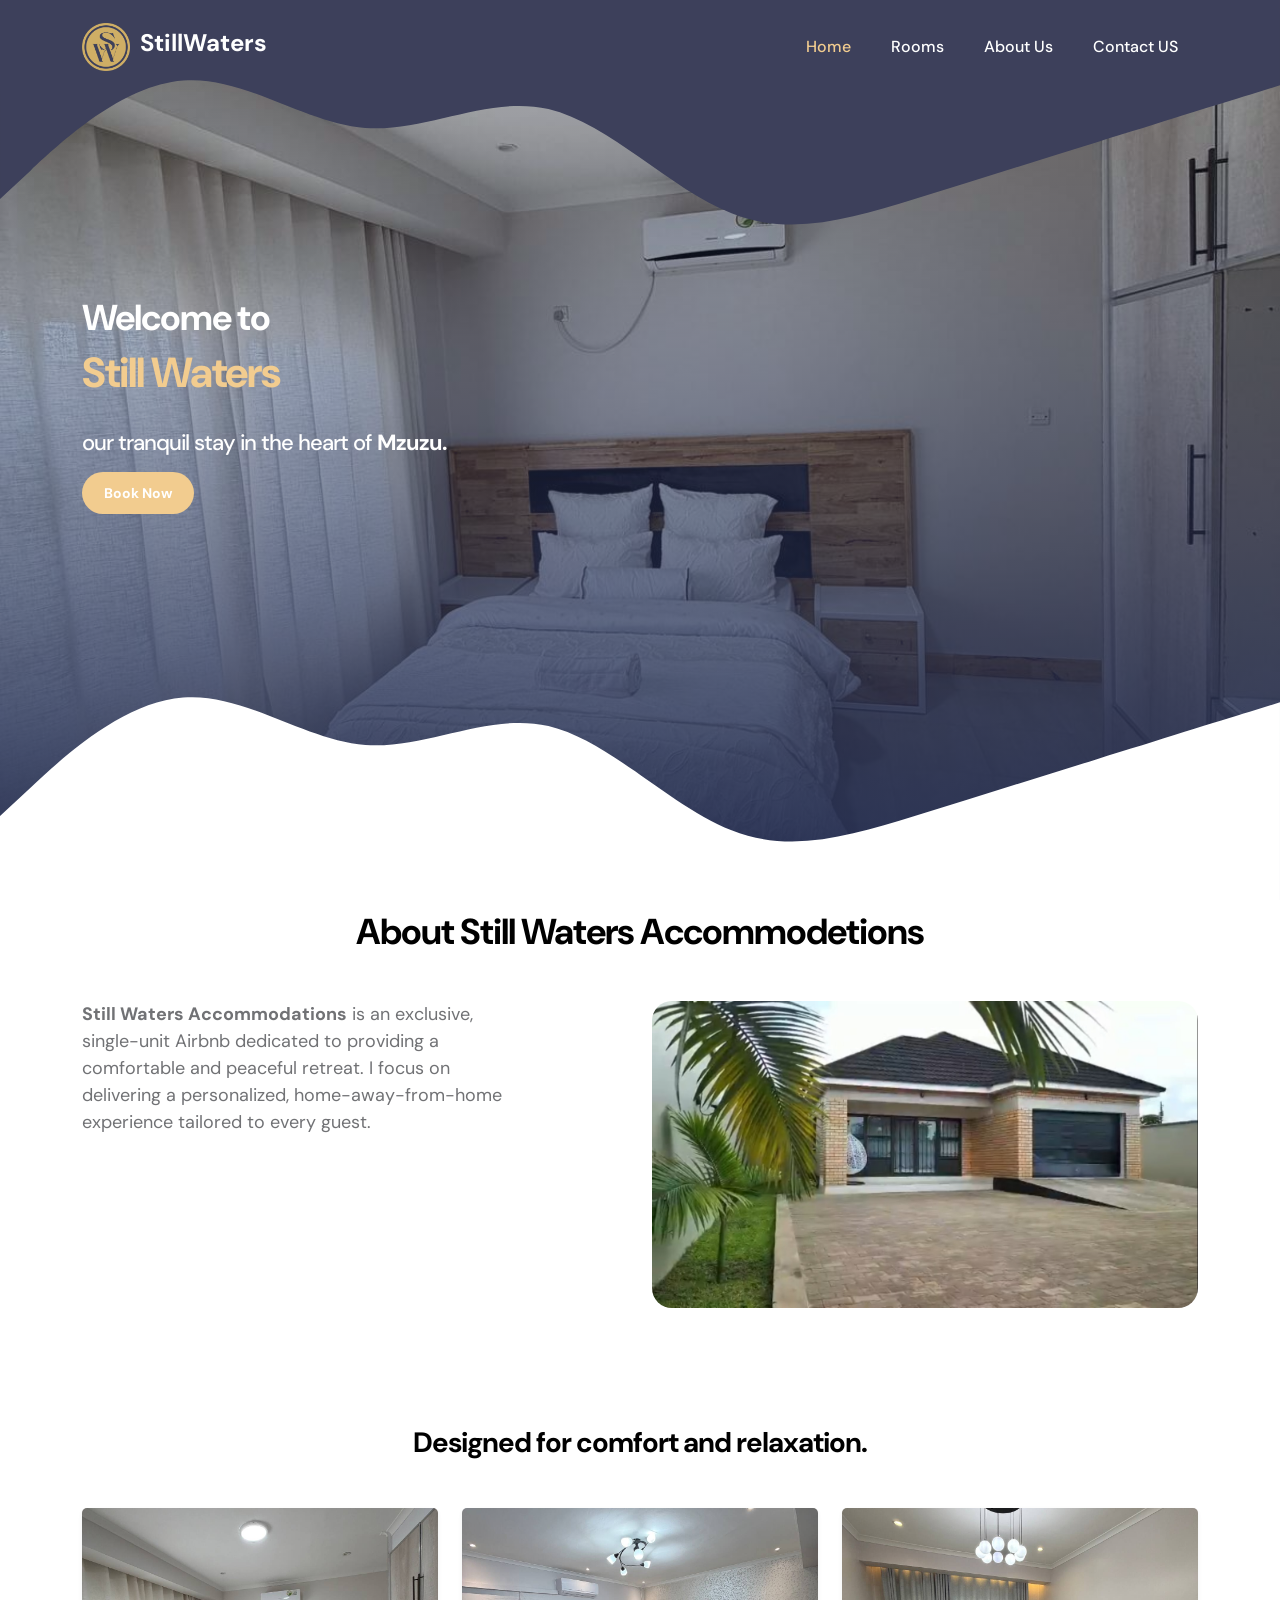
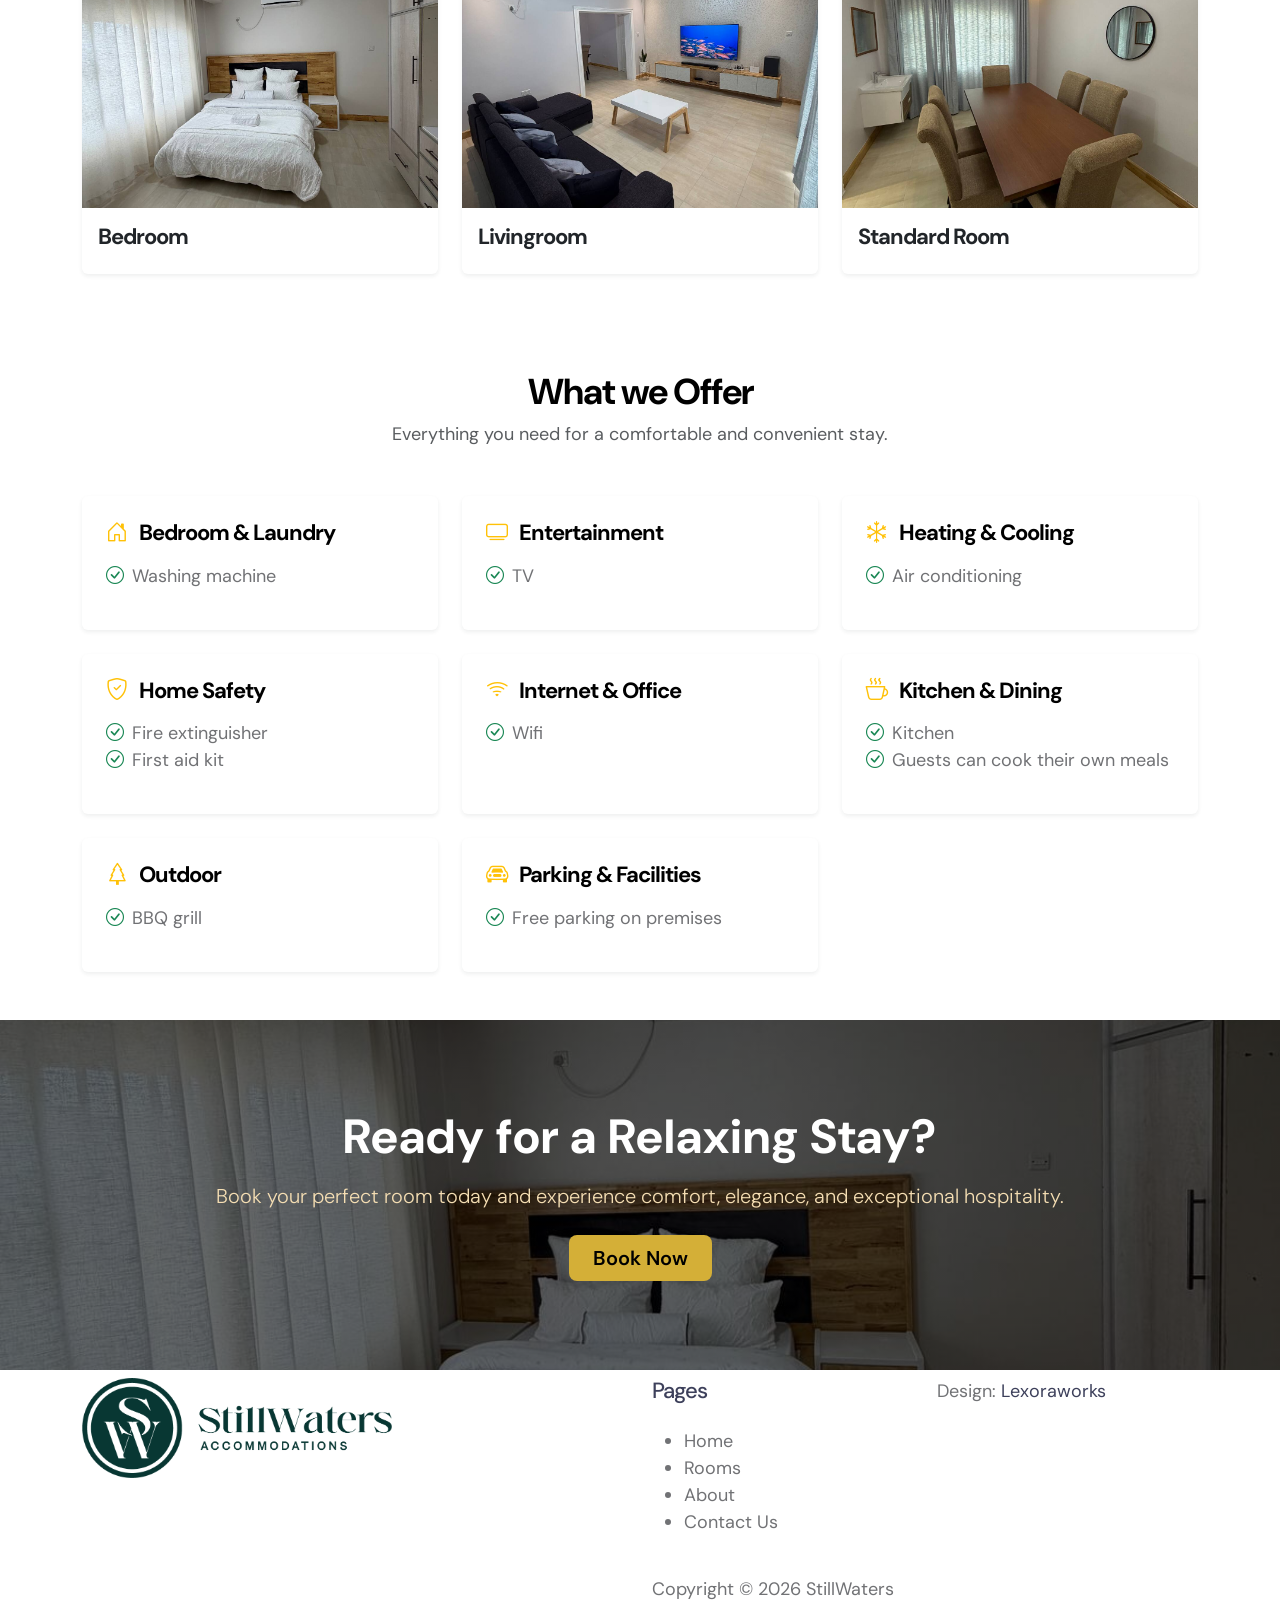
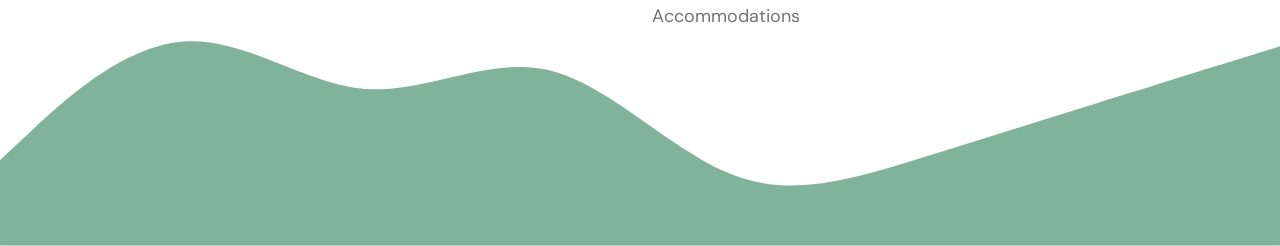
==== commit c72d22ec: "footer and booking link btn updated" ====
--- a/index.html
+++ b/index.html
@@ -153,9 +153,9 @@
                             </h1>
                             
                             <div class="custom-btn-group">
-                                <a href="#section_2" class="btn custom-btn smoothscroll me-3">Book Now</a>
-
-                                <a href="#section_3" class="link smoothscroll">Become a member</a>
+                                <a href="contact.html" class="btn custom-btn smoothscroll me-3">Book Now</a>
+
+                                
                             </div>
                         </div>
 
@@ -402,7 +402,7 @@
         </p>
 
         <div class="d-flex justify-content-center gap-3 flex-wrap">
-            <a href="#" class="btn btn-warning btn-lg px-4 fw-semibold">
+            <a href="contact.html" class="btn btn-warning btn-lg px-4 fw-semibold">
                 Book Now
             </a>
             
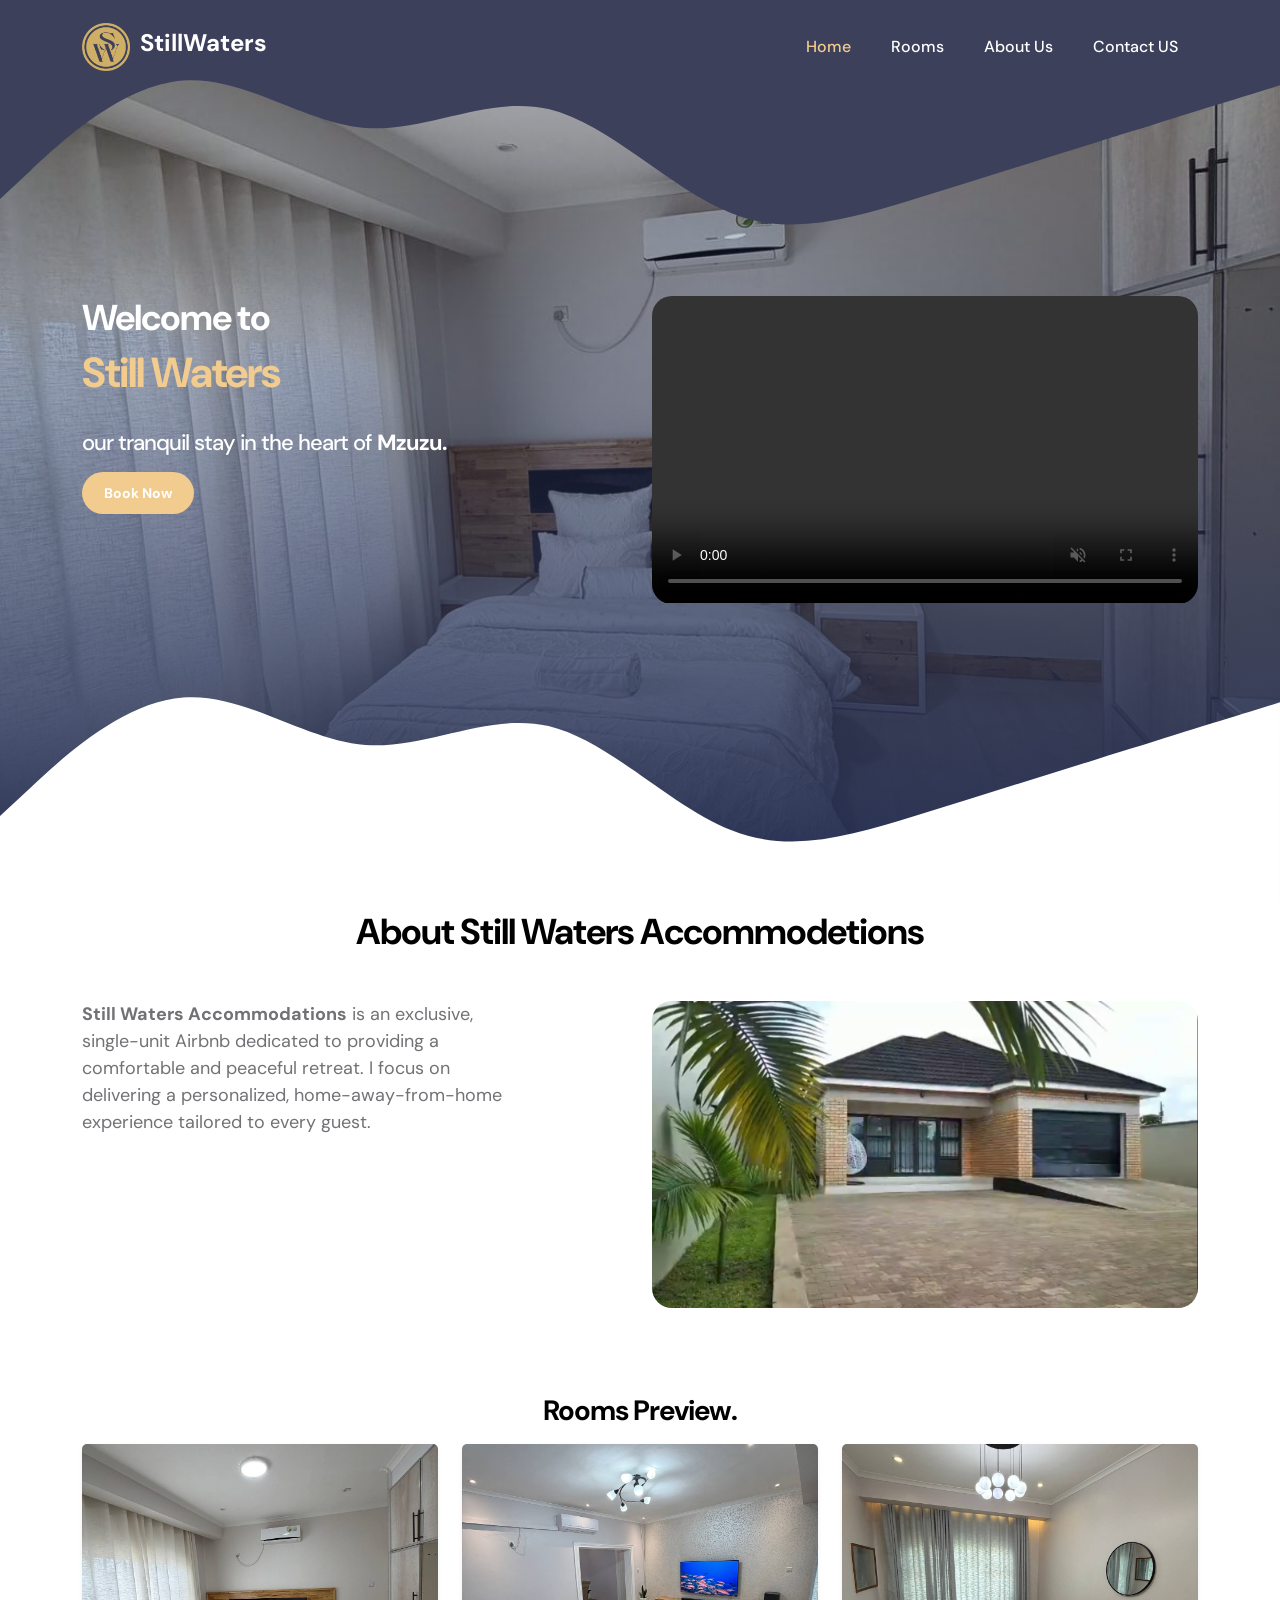
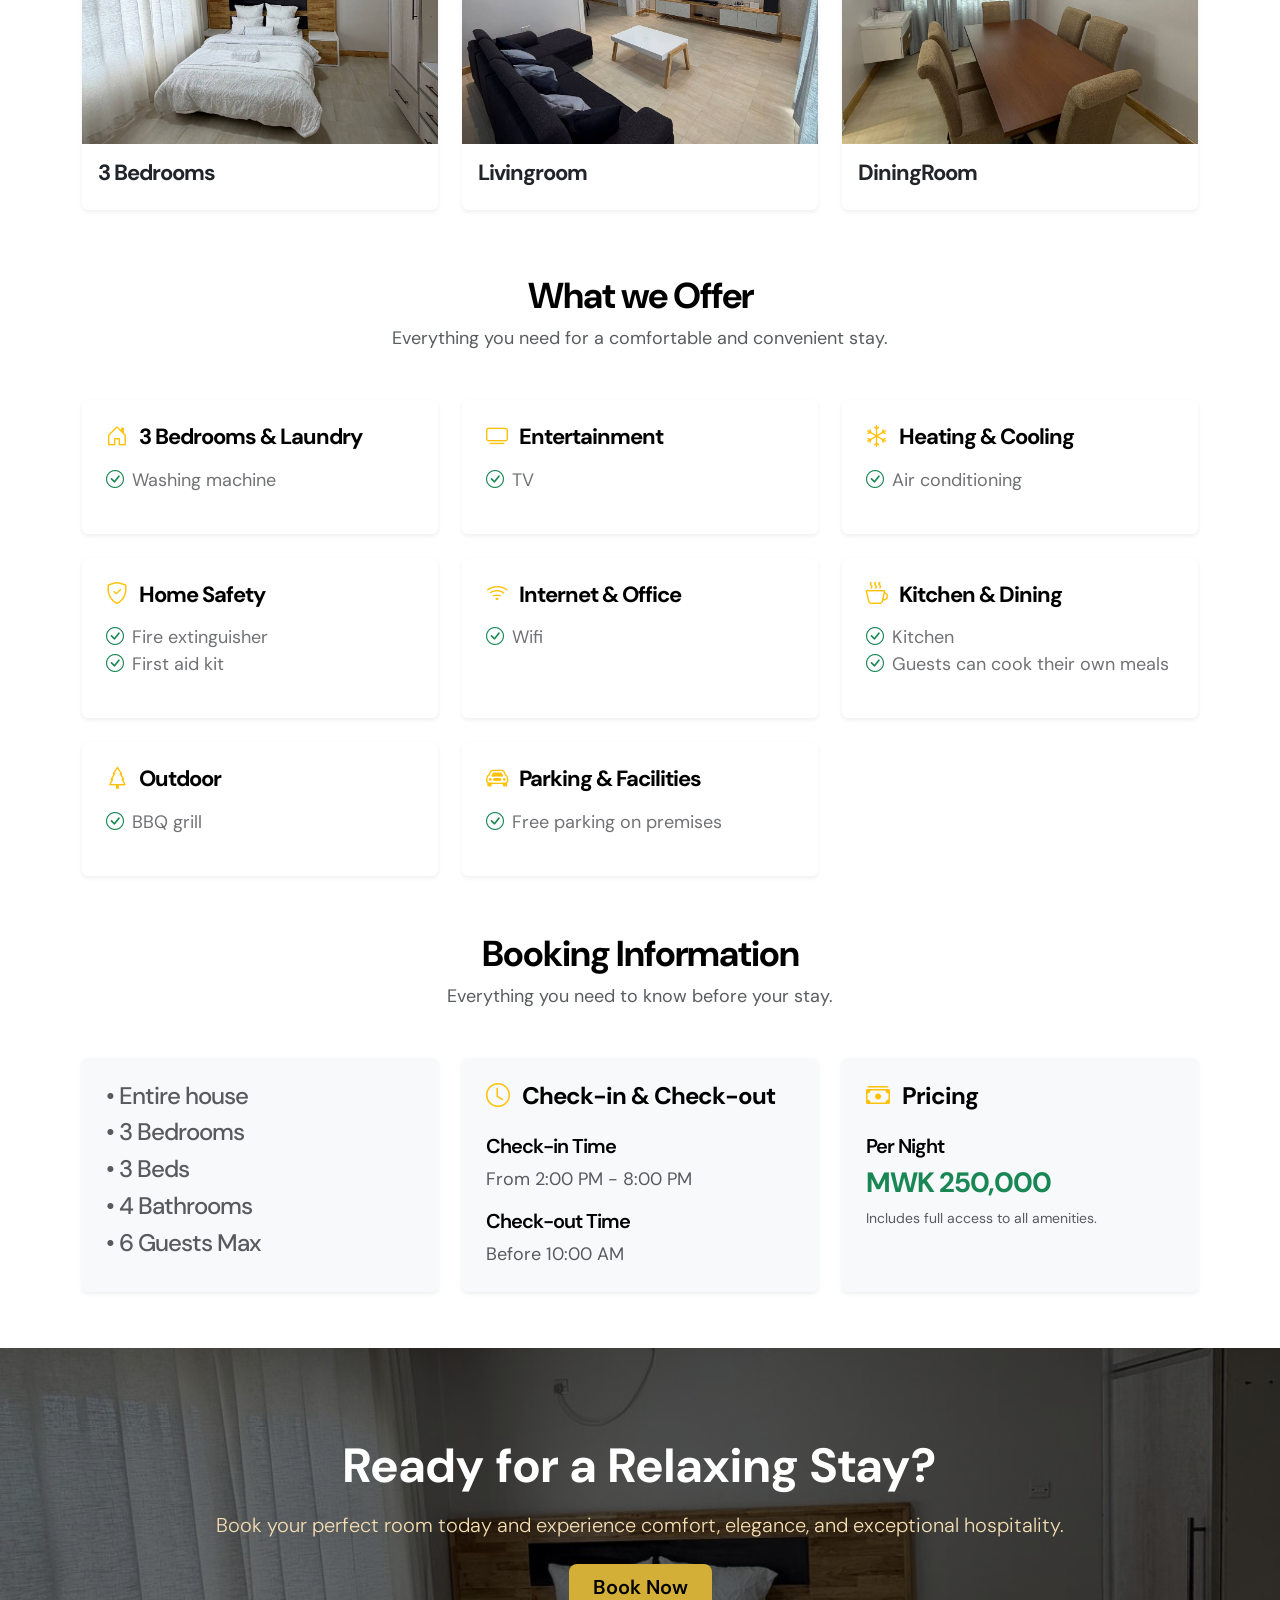
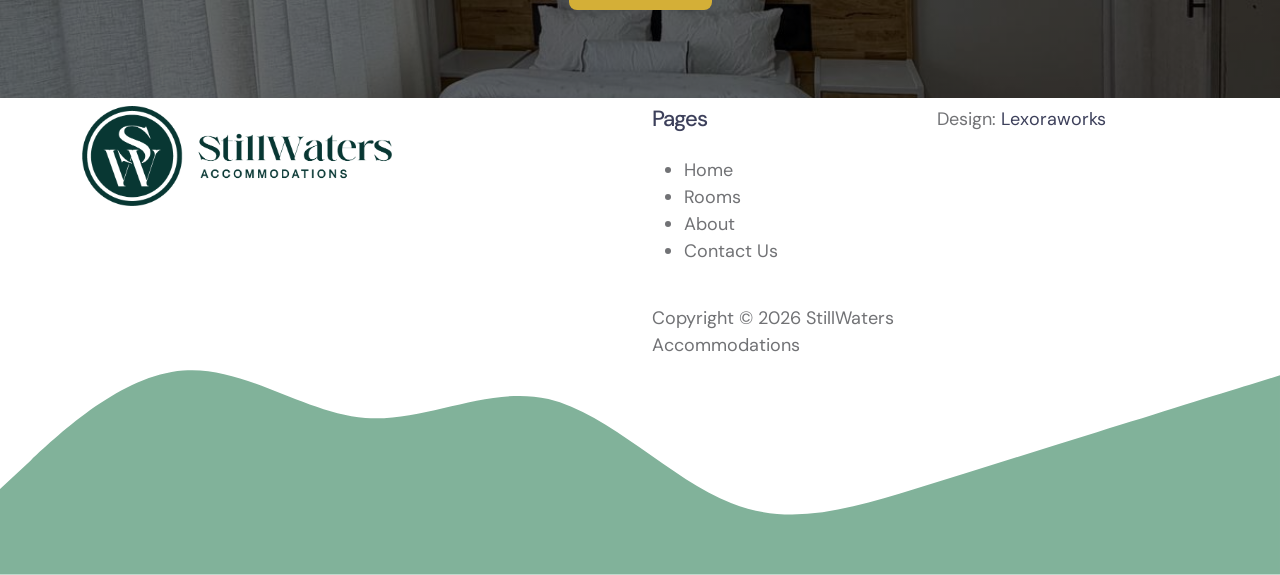
==== commit 64fc1741: "video controls added, bedrooms number" ====
--- a/index.html
+++ b/index.html
@@ -38,9 +38,9 @@
                         </span>
                     </a>
 
-                    <div class="d-lg-none ms-auto me-3">
+                    <!-- <div class="d-lg-none ms-auto me-3">
                         <a class="btn custom-btn custom-border-btn" data-bs-toggle="offcanvas" href="#offcanvasExample" role="button" aria-controls="offcanvasExample">Member Login</a>
-                    </div>
+                    </div> -->
     
                     <button class="navbar-toggler" type="button" data-bs-toggle="collapse" data-bs-target="#navbarNav" aria-controls="navbarNav" aria-expanded="false" aria-label="Toggle navigation">
                         <span class="navbar-toggler-icon"></span>
@@ -49,7 +49,7 @@
                     <div class="collapse navbar-collapse" id="navbarNav">
                         <ul class="navbar-nav ms-lg-auto">
                             <li class="nav-item">
-                                <a class="nav-link click-scroll" href="#section_1">Home</a>
+                                <a class="nav-link click-scroll " href="#section_1">Home</a>
                             </li>
                               <li>
                 <a href="/rooms.html" class="nav-link click-scroll">Rooms</a>
@@ -137,10 +137,10 @@
 
                 <svg xmlns="http://www.w3.org/2000/svg" viewBox="0 0 1440 320"><path fill="#3D405B" fill-opacity="1" d="M0,224L34.3,192C68.6,160,137,96,206,90.7C274.3,85,343,139,411,144C480,149,549,107,617,122.7C685.7,139,754,213,823,240C891.4,267,960,245,1029,224C1097.1,203,1166,181,1234,160C1302.9,139,1371,117,1406,106.7L1440,96L1440,0L1405.7,0C1371.4,0,1303,0,1234,0C1165.7,0,1097,0,1029,0C960,0,891,0,823,0C754.3,0,686,0,617,0C548.6,0,480,0,411,0C342.9,0,274,0,206,0C137.1,0,69,0,34,0L0,0Z"></path></svg>
 
-                <div class="container">
+                <div class="container ">
                     <div class="row">
 
-                        <div class="col-lg-6 col-12 mb-5 mb-lg-0">
+                        <div class="col-lg-6 col-12 mb-5 mb-lg-0 ">
                             <h2 class="text-white">Welcome to  </h2>
 
                             <h1 class="cd-headline rotate-1 text-white mb-4 pb-2">
@@ -153,7 +153,7 @@
                             </h1>
                             
                             <div class="custom-btn-group">
-                                <a href="contact.html" class="btn custom-btn smoothscroll me-3">Book Now</a>
+                                <a href="https://wa.me/60102500462?text=Hello%2C%20I%20would%20like%20to%20ask%20if%20there%20is%20space%20available%20for%20reservation.%20Thank%20you." class="btn custom-btn smoothscroll me-3">Book Now</a>
 
                                 
                             </div>
@@ -161,7 +161,7 @@
 
                         <div class="col-lg-6 col-12">
                             <div class="ratio ratio-16x9">
-                                <video autoplay muted loop>
+                                <video controls autoplay muted loop>
                                     <source src="images/video/WhatsApp Video 2026-02-24 at 8.11.41 AM.mp4" type="video/mp4">
                                 
                             </div>
@@ -172,7 +172,6 @@
 
                 <svg xmlns="http://www.w3.org/2000/svg" viewBox="0 0 1440 320"><path fill="#ffffff" fill-opacity="1" d="M0,224L34.3,192C68.6,160,137,96,206,90.7C274.3,85,343,139,411,144C480,149,549,107,617,122.7C685.7,139,754,213,823,240C891.4,267,960,245,1029,224C1097.1,203,1166,181,1234,160C1302.9,139,1371,117,1406,106.7L1440,96L1440,320L1405.7,320C1371.4,320,1303,320,1234,320C1165.7,320,1097,320,1029,320C960,320,891,320,823,320C754.3,320,686,320,617,320C548.6,320,480,320,411,320C342.9,320,274,320,206,320C137.1,320,69,320,34,320L0,320Z"></path></svg>
             </section>
-
 
             <section class="about-section section-padding">
                 <div class="container"> 
@@ -206,10 +205,10 @@
                 </div>
             </section>
 
-<!-- Featured Properties Section -->
-<section class="container py-5">
-    <div class="text-center mb-5">
-        <h3 class="fw-bold">Designed for comfort and relaxation.</h3>
+            <!-- Featured Properties Section -->
+<section class="container py-3">
+    <div class="text-center mb-3">
+        <h3 class="fw-bold">Rooms Preview.</h3>
     </div>
 
     <div class="row g-4">
@@ -220,7 +219,7 @@
                 <img src="/images/bedroom2.jpeg" 
                      class="card-img-top" alt="Luxury Room">
                 <div class="card-body">
-                    <h5 class="card-title fw-bold">Bedroom</h5>
+                    <h5 class="card-title fw-bold">3 Bedrooms</h5>
                     
 
                     <!-- Amenities -->
@@ -258,7 +257,7 @@
                 <img src="/images/dining.jpeg" 
                      class="card-img-top" alt="Standard Room">
                 <div class="card-body">
-                    <h5 class="card-title fw-bold">Standard Room</h5>
+                    <h5 class="card-title fw-bold">DiningRoom</h5>
                    
 
                     
@@ -270,6 +269,7 @@
 
     </div>
 </section>
+
 <!-- What This Place Offers Section -->
 <section class="container py-5">
     <div class="text-center mb-5">
@@ -284,7 +284,7 @@
             <div class="offer-box p-4 h-100 shadow-sm rounded">
                 <h5 class="fw-bold mb-3">
                     <i class="bi bi-house-door me-2 text-warning"></i>
-                    Bedroom & Laundry
+                    3 Bedrooms & Laundry
                 </h5>
                 <ul class="list-unstyled text-muted">
                     <li><i class="bi bi-check-circle me-2 text-success"></i>Washing machine</li>
@@ -387,6 +387,78 @@
 
     </div>
 </section>
+
+<!-- Check-in / Pricing Section -->
+<section class="container py-2 mb-5 ">
+    <div class="text-center mb-5">
+        <h2 class="fw-bold">Booking Information</h2>
+        <p class="text-muted">Everything you need to know before your stay.</p>
+    </div>
+
+    <div class="row g-4">
+<div class="col-md-4">
+    <div class="card shadow-sm h-100 p-4 bg-light border-0">
+        <h4 class="text-muted">• Entire house</h4>
+     <h4 class="text-muted">• 3 Bedrooms</h4>
+     <h4 class="text-muted">• 3 Beds</h4>
+     <h4 class="text-muted">• 4 Bathrooms</h4>
+     <h4 class="text-muted">• 6 Guests Max</h4>
+    
+    </div>
+        </div>
+        <!-- Check-in & Check-out -->
+        <div class="col-md-4 ">
+            <div class="card shadow-sm border-0 h-100 p-4 bg-light">
+                <h4 class="fw-bold mb-4">
+                    <i class="bi bi-clock me-2 text-warning"></i>
+                    Check-in & Check-out
+                </h4>
+
+                <div class="mb-3">
+                    <h6 class="fw-semibold">Check-in Time</h6>
+                    <p class="text-muted mb-0">From 2:00 PM  - 8:00 PM</p>
+                </div>
+
+                <div>
+                    <h6 class="fw-semibold">Check-out Time</h6>
+                    <p class="text-muted mb-0">Before 10:00 AM</p>
+                </div>
+            </div>
+        </div>
+
+        <!-- Pricing -->
+        <div class="col-md-4">
+            <div class="card shadow-sm border-0 h-100 p-4 bg-light">
+                <h4 class="fw-bold mb-4">
+                    <i class="bi bi-cash-stack me-2 text-warning"></i>
+                    Pricing
+                </h4>
+
+                <div class="mb-3">
+                    <h6 class="fw-semibold">Per Night</h6>
+                    <h3 class="text-success fw-bold">MWK 250,000</h3>
+                    <p class="text-muted small">Includes full access to all amenities.</p>
+                </div>
+
+                <!-- <hr>
+
+                <p class="text-muted small">
+                    • No hidden fees<br>
+                    • Secure and private stay<br>
+                    • Payment confirmed via WhatsApp
+                </p> -->
+            </div>
+        </div>
+
+        
+
+    </div>
+    </section>
+
+
+
+
+
 
 
 
@@ -402,7 +474,7 @@
         </p>
 
         <div class="d-flex justify-content-center gap-3 flex-wrap">
-            <a href="contact.html" class="btn btn-warning btn-lg px-4 fw-semibold">
+            <a href="https://wa.me/60102500462?text=Hello%2C%20I%20would%20like%20to%20ask%20if%20there%20is%20space%20available%20for%20reservation.%20Thank%20you." class="btn btn-warning btn-lg px-4 fw-semibold">
                 Book Now
             </a>
             
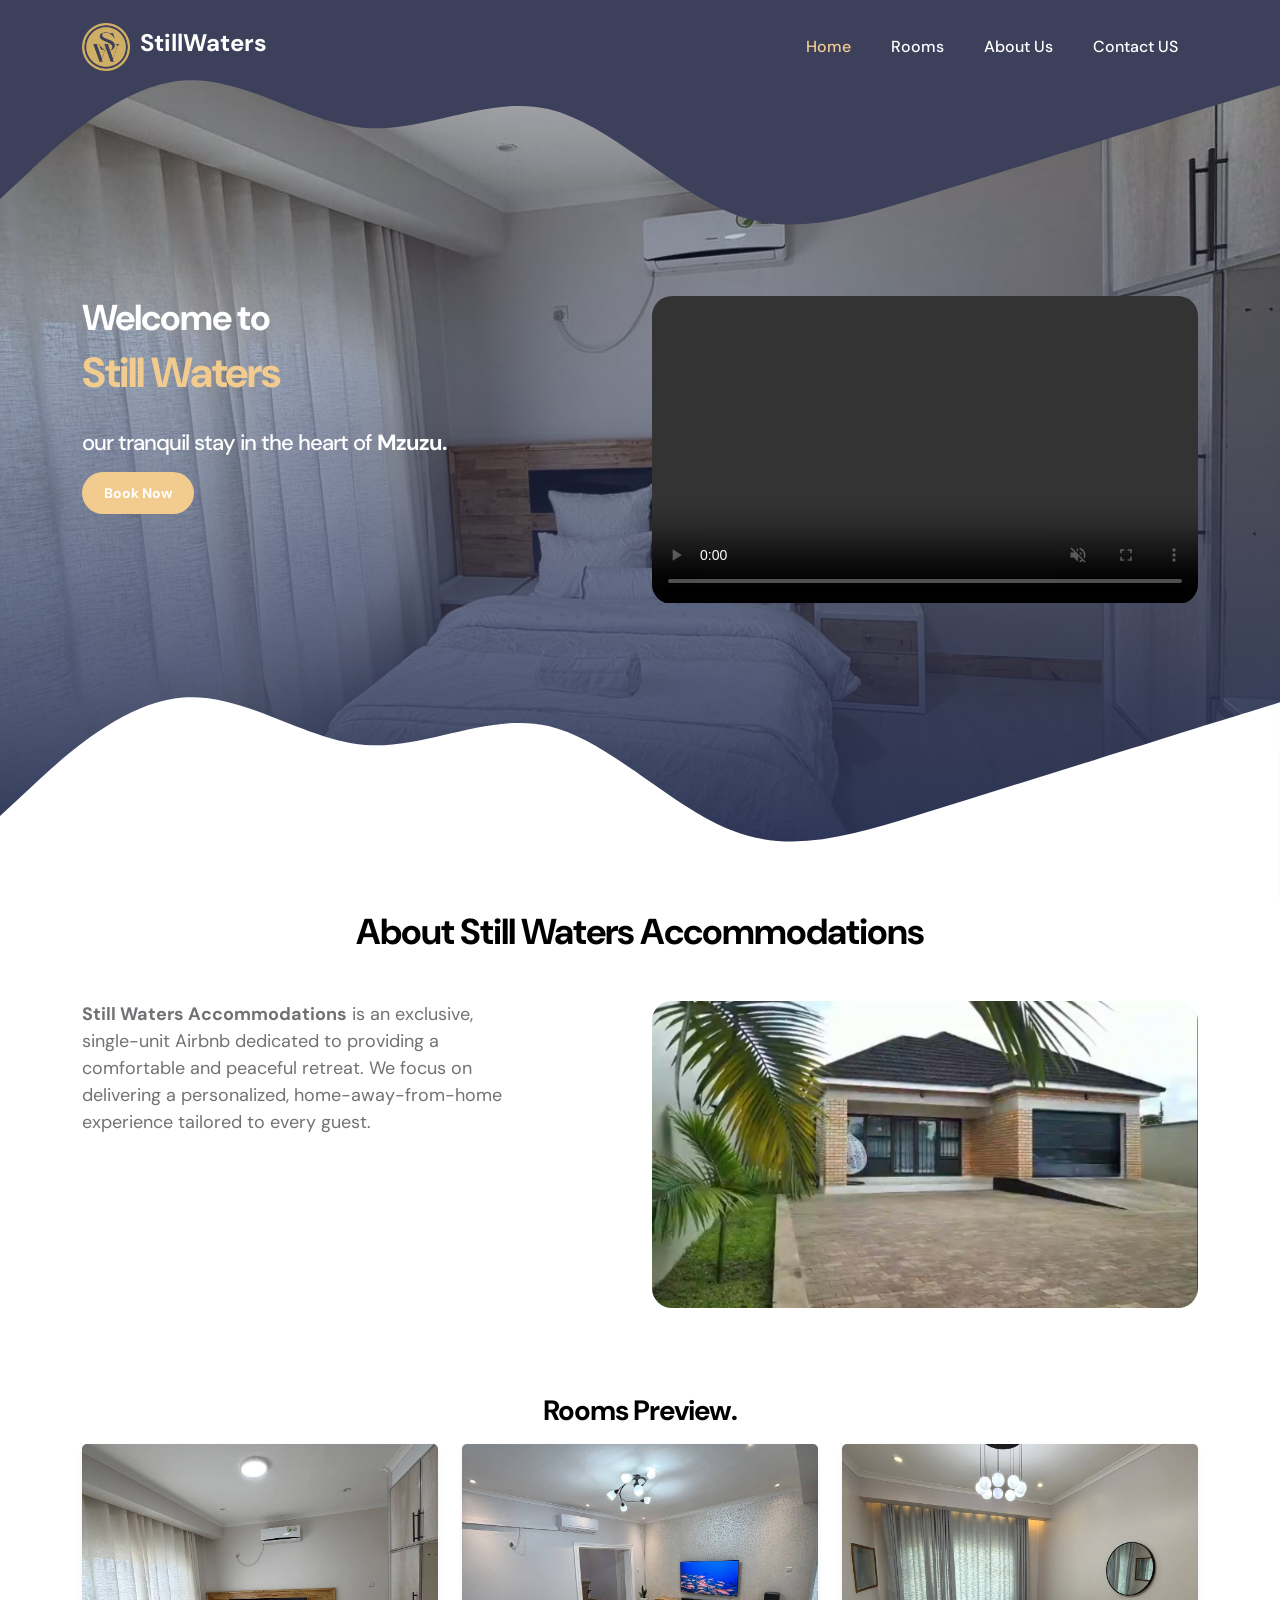
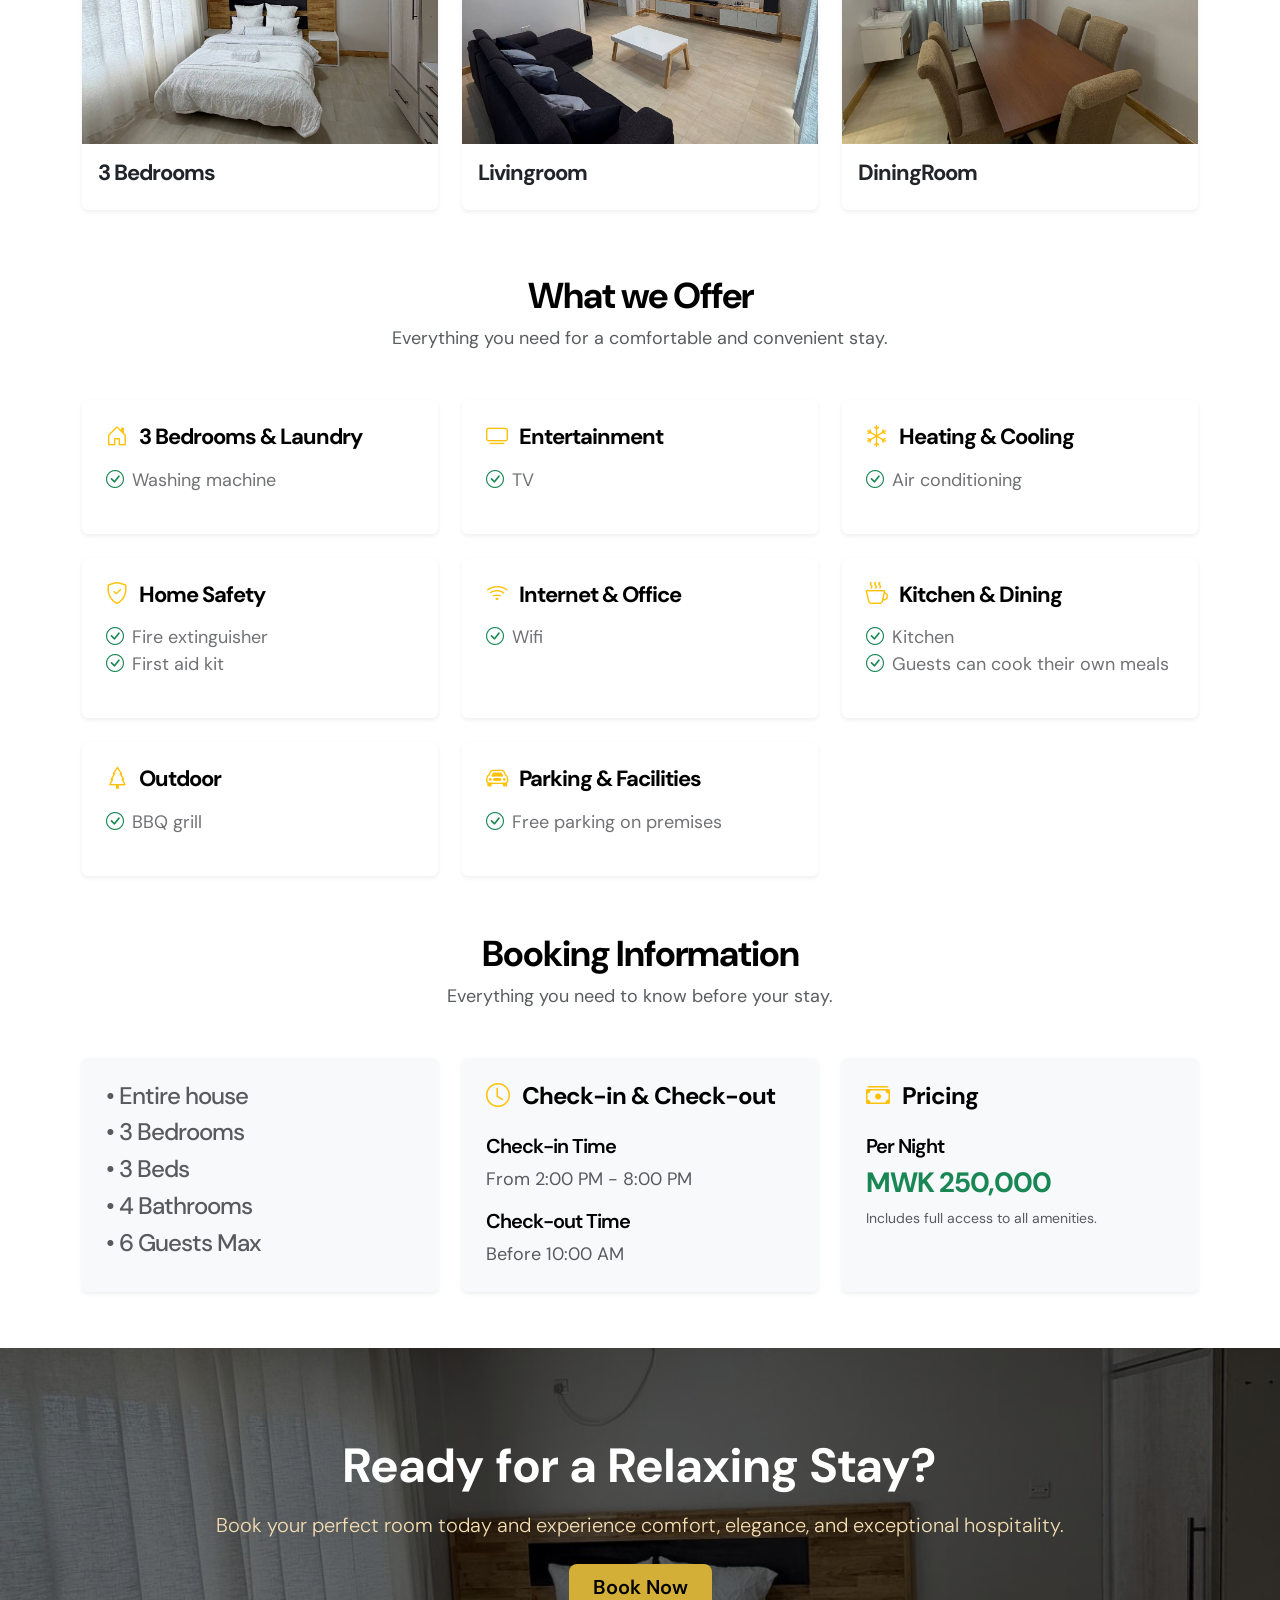
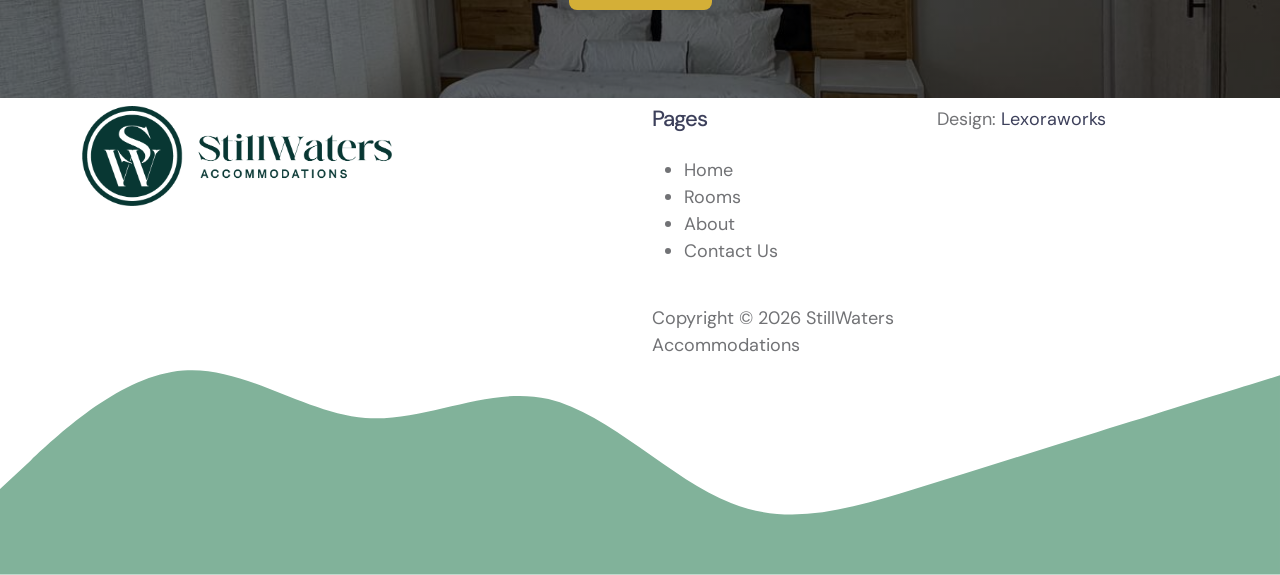
==== commit 567d06f9: "accommodation spelling" ====
--- a/index.html
+++ b/index.html
@@ -4,11 +4,10 @@
         <meta charset="utf-8">
         <meta name="viewport" content="width=device-width, initial-scale=1">
 
-        <meta name="description" content="">
-        <meta name="author" content="">
-
+       
         <title>StillWaters</title>
-
+<!-- Favicon -->
+<link rel="icon" type="image/png" href="/images/logo/Logo Icon copy.png">
         <!-- CSS FILES -->                
         <link rel="preconnect" href="https://fonts.googleapis.com">
 
@@ -178,12 +177,12 @@
                     <div class="row">
 
                         <div class="col-lg-12 col-12 text-center">
-                            <h2 class="mb-lg-5 mb-4">About Still Waters Accommodetions</h2>
+                            <h2 class="mb-lg-5 mb-4">About Still Waters Accommodations</h2>
                         </div>
 
                         <div class="col-lg-5 col-12 me-auto mb-4 mb-lg-0">
 
-                            <p><strong>Still Waters Accommodations</strong>  is an exclusive, single-unit Airbnb dedicated to providing a comfortable and peaceful retreat. I focus on delivering a personalized, home-away-from-home experience tailored to every guest.
+                            <p><strong>Still Waters Accommodations</strong>  is an exclusive, single-unit Airbnb dedicated to providing a comfortable and peaceful retreat. We focus on delivering a personalized, home-away-from-home experience tailored to every guest.
 </p>
                         </div>
 
--- a/css/templatemo-tiya-golf-club.css
+++ b/css/templatemo-tiya-golf-club.css
@@ -1340,3 +1340,11 @@
   transform: translateY(-6px);
   box-shadow: 0 12px 25px rgba(0, 0, 0, 0.1);
 }
+
+.card {
+  transition: 0.3s ease-in-out;
+}
+
+.card:hover {
+  transform: translateY(-5px);
+}
